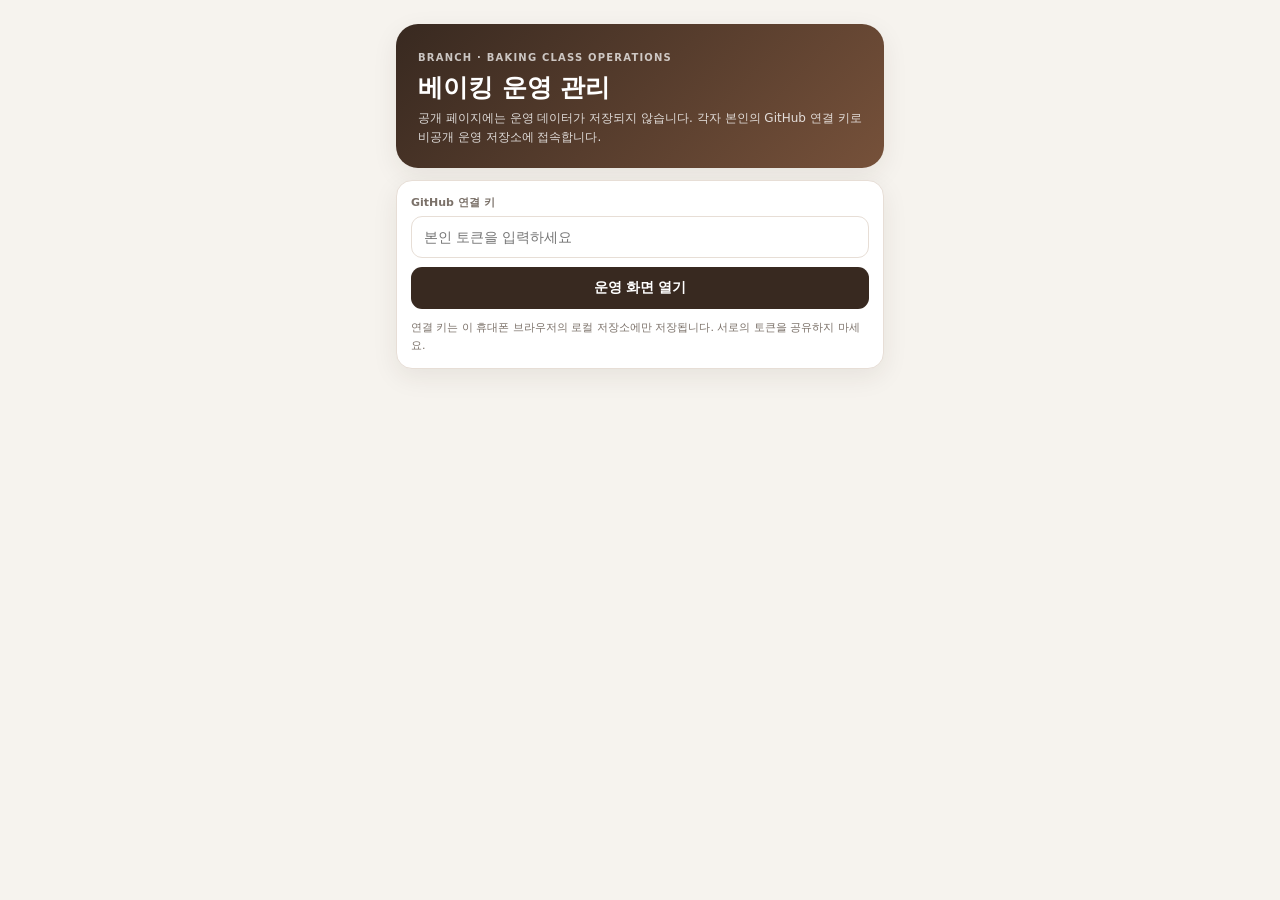
==== docs/index.html @ ae6e2155 "Add docs Pages entry point" ====
<!doctype html>
<!-- pages-redeploy: 2026-08-24 -->
<html lang="ko">
<head>
<meta charset="utf-8">
<meta name="viewport" content="width=device-width,initial-scale=1,viewport-fit=cover">
<meta name="theme-color" content="#382920">
<title>베이킹 운영 관리</title>
<style>
:root{--bg:#f6f3ee;--paper:#fff;--ink:#2b241f;--muted:#7b7169;--line:#e7ded6;--brand:#382920;--brand2:#76513a;--bad:#a44b42;--shadow:0 8px 26px rgba(53,38,29,.08)}
*{box-sizing:border-box}body{margin:0;background:var(--bg);color:var(--ink);font-family:Inter,Pretendard,"Noto Sans KR",system-ui,-apple-system,sans-serif}.wrap{max-width:520px;margin:0 auto;padding:24px 16px}.hero{background:linear-gradient(135deg,var(--brand),var(--brand2));color:#fff;border-radius:22px;padding:22px;box-shadow:var(--shadow)}.hero small{font-size:10px;letter-spacing:.12em;opacity:.72;font-weight:800}.hero h1{margin:6px 0 5px;font-size:25px}.hero p{font-size:12px;opacity:.82;line-height:1.55;margin:0}.card{margin-top:12px;background:var(--paper);border:1px solid var(--line);border-radius:16px;padding:14px;box-shadow:var(--shadow)}label{display:block;font-size:11px;color:var(--muted);font-weight:700;margin-bottom:6px}input{width:100%;border:1px solid var(--line);border-radius:11px;padding:12px;font-size:14px}button{width:100%;margin-top:9px;border:0;border-radius:11px;padding:12px;background:var(--brand);color:#fff;font-weight:800;font-size:14px}.note{font-size:11px;color:var(--muted);line-height:1.6;margin-top:10px}.status{font-size:12px;font-weight:700;margin-top:10px}.bad{color:var(--bad)}
</style>
</head>
<body>
<div class="wrap">
  <div class="hero"><small>BRANCH · BAKING CLASS OPERATIONS</small><h1>베이킹 운영 관리</h1><p>공개 페이지에는 운영 데이터가 저장되지 않습니다. 각자 본인의 GitHub 연결 키로 비공개 운영 저장소에 접속합니다.</p></div>
  <div class="card" id="loginCard">
    <label for="token">GitHub 연결 키</label>
    <input id="token" type="password" placeholder="본인 토큰을 입력하세요" autocomplete="off">
    <button id="openBtn">운영 화면 열기</button>
    <div id="status" class="status"></div>
    <div class="note">연결 키는 이 휴대폰 브라우저의 로컬 저장소에만 저장됩니다. 서로의 토큰을 공유하지 마세요.</div>
  </div>
</div>
<script>
const TOKEN_KEY='baking-ops-github-token';
const OWNER='hansoullee20', REPO='baking-class-ops', BRANCH='main';
const tokenInput=document.getElementById('token');
const statusEl=document.getElementById('status');
const remembered=localStorage.getItem(TOKEN_KEY)||'';
if(remembered) tokenInput.value=remembered;
function decode64(s){const bytes=Uint8Array.from(atob(String(s).replace(/\n/g,'')),c=>c.charCodeAt(0));return new TextDecoder().decode(bytes)}
async function openApp(){
  const token=tokenInput.value.trim();
  if(!token){statusEl.textContent='GitHub 연결 키를 입력하세요.';statusEl.className='status bad';return}
  statusEl.textContent='운영 화면을 불러오는 중…';statusEl.className='status';
  try{
    const url=`https://api.github.com/repos/${OWNER}/${REPO}/contents/index.html?ref=${encodeURIComponent(BRANCH)}`;
    const r=await fetch(url,{headers:{'Accept':'application/vnd.github+json','Authorization':`Bearer ${token}`,'X-GitHub-Api-Version':'2022-11-28'},cache:'no-store'});
    if(!r.ok) throw new Error(r.status===401?'토큰이 올바르지 않습니다.':r.status===403?'이 계정에 저장소 접근 권한이 없습니다.':`GitHub 오류 ${r.status}`);
    const file=await r.json();
    const html=decode64(file.content);
    localStorage.setItem(TOKEN_KEY,token);
    document.open();document.write(html);document.close();
  }catch(e){statusEl.textContent=e.message;statusEl.className='status bad'}
}
document.getElementById('openBtn').addEventListener('click',openApp);
tokenInput.addEventListener('keydown',e=>{if(e.key==='Enter')openApp()});
if(remembered) openApp();
</script>
</body>
</html>
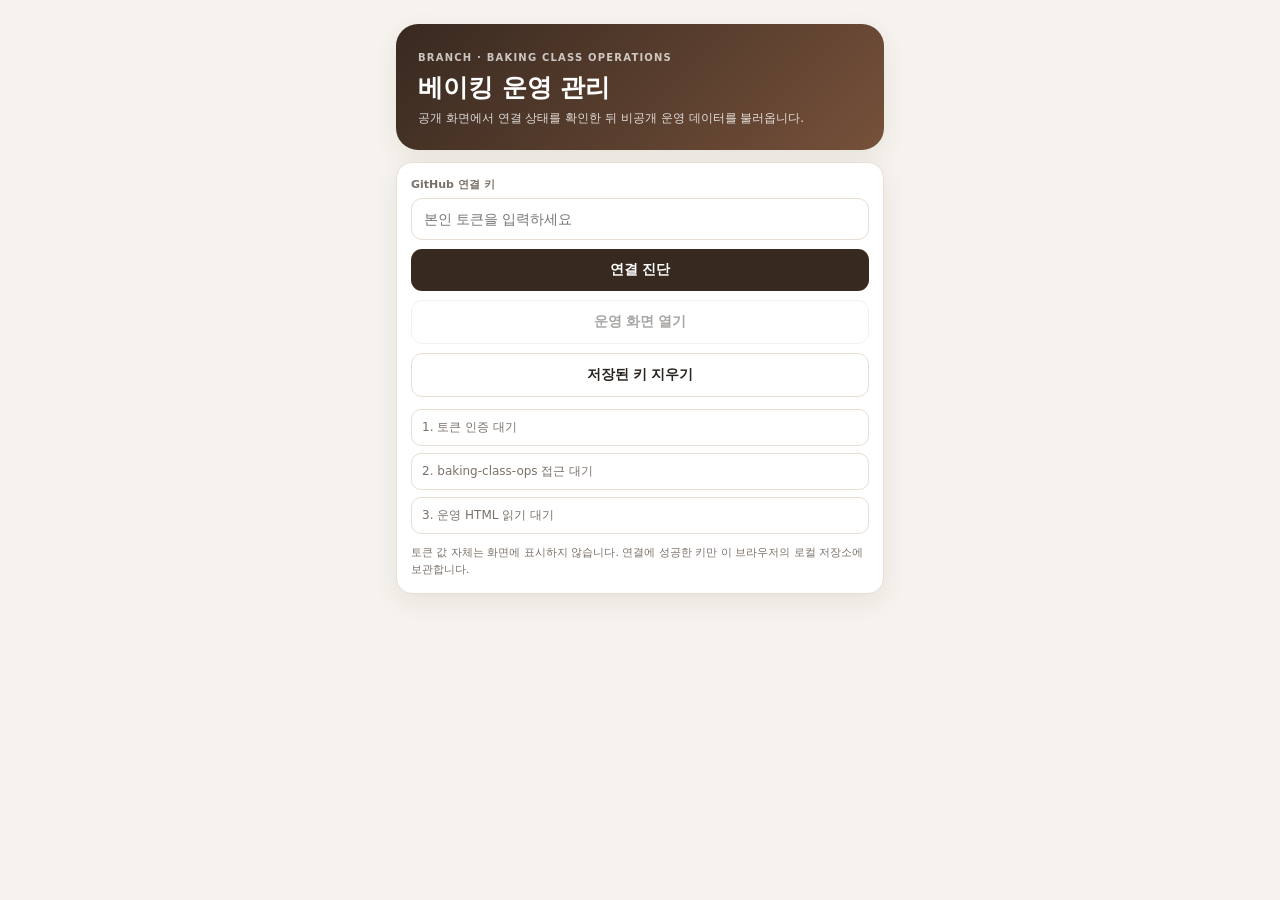
==== commit 852121d3: "Add GitHub connection diagnostics to Pages" ====
--- a/docs/index.html
+++ b/docs/index.html
@@ -1,5 +1,4 @@
 <!doctype html>
-<!-- pages-redeploy: 2026-08-24 -->
 <html lang="ko">
 <head>
 <meta charset="utf-8">
@@ -7,46 +6,59 @@
 <meta name="theme-color" content="#382920">
 <title>베이킹 운영 관리</title>
 <style>
-:root{--bg:#f6f3ee;--paper:#fff;--ink:#2b241f;--muted:#7b7169;--line:#e7ded6;--brand:#382920;--brand2:#76513a;--bad:#a44b42;--shadow:0 8px 26px rgba(53,38,29,.08)}
-*{box-sizing:border-box}body{margin:0;background:var(--bg);color:var(--ink);font-family:Inter,Pretendard,"Noto Sans KR",system-ui,-apple-system,sans-serif}.wrap{max-width:520px;margin:0 auto;padding:24px 16px}.hero{background:linear-gradient(135deg,var(--brand),var(--brand2));color:#fff;border-radius:22px;padding:22px;box-shadow:var(--shadow)}.hero small{font-size:10px;letter-spacing:.12em;opacity:.72;font-weight:800}.hero h1{margin:6px 0 5px;font-size:25px}.hero p{font-size:12px;opacity:.82;line-height:1.55;margin:0}.card{margin-top:12px;background:var(--paper);border:1px solid var(--line);border-radius:16px;padding:14px;box-shadow:var(--shadow)}label{display:block;font-size:11px;color:var(--muted);font-weight:700;margin-bottom:6px}input{width:100%;border:1px solid var(--line);border-radius:11px;padding:12px;font-size:14px}button{width:100%;margin-top:9px;border:0;border-radius:11px;padding:12px;background:var(--brand);color:#fff;font-weight:800;font-size:14px}.note{font-size:11px;color:var(--muted);line-height:1.6;margin-top:10px}.status{font-size:12px;font-weight:700;margin-top:10px}.bad{color:var(--bad)}
+:root{--bg:#f6f3ee;--paper:#fff;--ink:#2b241f;--muted:#7b7169;--line:#e7ded6;--brand:#382920;--brand2:#76513a;--ok:#2f7356;--warn:#9a681f;--bad:#a44b42;--shadow:0 8px 26px rgba(53,38,29,.08)}
+*{box-sizing:border-box}body{margin:0;background:var(--bg);color:var(--ink);font-family:Inter,Pretendard,"Noto Sans KR",system-ui,-apple-system,sans-serif}.wrap{max-width:520px;margin:0 auto;padding:24px 16px}.hero{background:linear-gradient(135deg,var(--brand),var(--brand2));color:#fff;border-radius:22px;padding:22px;box-shadow:var(--shadow)}.hero small{font-size:10px;letter-spacing:.12em;opacity:.72;font-weight:800}.hero h1{margin:6px 0 5px;font-size:25px}.hero p{font-size:12px;opacity:.82;line-height:1.55;margin:0}.card{margin-top:12px;background:var(--paper);border:1px solid var(--line);border-radius:16px;padding:14px;box-shadow:var(--shadow)}label{display:block;font-size:11px;color:var(--muted);font-weight:700;margin-bottom:6px}input{width:100%;border:1px solid var(--line);border-radius:11px;padding:12px;font-size:14px}button{width:100%;margin-top:9px;border:0;border-radius:11px;padding:12px;background:var(--brand);color:#fff;font-weight:800;font-size:14px}button.secondary{background:#fff;color:var(--ink);border:1px solid var(--line)}button:disabled{opacity:.4}.note{font-size:11px;color:var(--muted);line-height:1.6;margin-top:10px}.steps{margin-top:12px;display:grid;gap:7px}.step{border:1px solid var(--line);border-radius:10px;padding:9px 10px;font-size:12px}.step.ok{border-color:#b9d9c8;background:#eef8f2;color:var(--ok)}.step.bad{border-color:#e4b8b3;background:#fff0ef;color:var(--bad)}.step.wait{color:var(--muted)}.detail{font-size:10px;line-height:1.45;margin-top:4px;word-break:break-word}
 </style>
 </head>
 <body>
 <div class="wrap">
-  <div class="hero"><small>BRANCH · BAKING CLASS OPERATIONS</small><h1>베이킹 운영 관리</h1><p>공개 페이지에는 운영 데이터가 저장되지 않습니다. 각자 본인의 GitHub 연결 키로 비공개 운영 저장소에 접속합니다.</p></div>
-  <div class="card" id="loginCard">
+  <div class="hero"><small>BRANCH · BAKING CLASS OPERATIONS</small><h1>베이킹 운영 관리</h1><p>공개 화면에서 연결 상태를 확인한 뒤 비공개 운영 데이터를 불러옵니다.</p></div>
+  <div class="card">
     <label for="token">GitHub 연결 키</label>
     <input id="token" type="password" placeholder="본인 토큰을 입력하세요" autocomplete="off">
-    <button id="openBtn">운영 화면 열기</button>
-    <div id="status" class="status"></div>
-    <div class="note">연결 키는 이 휴대폰 브라우저의 로컬 저장소에만 저장됩니다. 서로의 토큰을 공유하지 마세요.</div>
+    <button id="checkBtn">연결 진단</button>
+    <button id="openBtn" class="secondary" disabled>운영 화면 열기</button>
+    <button id="clearBtn" class="secondary">저장된 키 지우기</button>
+    <div class="steps">
+      <div id="s1" class="step wait">1. 토큰 인증 대기</div>
+      <div id="s2" class="step wait">2. baking-class-ops 접근 대기</div>
+      <div id="s3" class="step wait">3. 운영 HTML 읽기 대기</div>
+    </div>
+    <div class="note">토큰 값 자체는 화면에 표시하지 않습니다. 연결에 성공한 키만 이 브라우저의 로컬 저장소에 보관합니다.</div>
   </div>
 </div>
 <script>
 const TOKEN_KEY='baking-ops-github-token';
 const OWNER='hansoullee20', REPO='baking-class-ops', BRANCH='main';
-const tokenInput=document.getElementById('token');
-const statusEl=document.getElementById('status');
-const remembered=localStorage.getItem(TOKEN_KEY)||'';
-if(remembered) tokenInput.value=remembered;
+const tokenInput=document.getElementById('token'),checkBtn=document.getElementById('checkBtn'),openBtn=document.getElementById('openBtn');
+let cachedHtml='';
+const remembered=localStorage.getItem(TOKEN_KEY)||''; if(remembered) tokenInput.value=remembered;
+function step(id,text,type='wait',detail=''){const e=document.getElementById(id);e.className='step '+type;e.innerHTML=text+(detail?`<div class="detail">${detail}</div>`:'')}
+function headers(token){return {'Accept':'application/vnd.github+json','Authorization':`Bearer ${token}`,'X-GitHub-Api-Version':'2022-11-28'}}
 function decode64(s){const bytes=Uint8Array.from(atob(String(s).replace(/\n/g,'')),c=>c.charCodeAt(0));return new TextDecoder().decode(bytes)}
-async function openApp(){
-  const token=tokenInput.value.trim();
-  if(!token){statusEl.textContent='GitHub 연결 키를 입력하세요.';statusEl.className='status bad';return}
-  statusEl.textContent='운영 화면을 불러오는 중…';statusEl.className='status';
-  try{
-    const url=`https://api.github.com/repos/${OWNER}/${REPO}/contents/index.html?ref=${encodeURIComponent(BRANCH)}`;
-    const r=await fetch(url,{headers:{'Accept':'application/vnd.github+json','Authorization':`Bearer ${token}`,'X-GitHub-Api-Version':'2022-11-28'},cache:'no-store'});
-    if(!r.ok) throw new Error(r.status===401?'토큰이 올바르지 않습니다.':r.status===403?'이 계정에 저장소 접근 권한이 없습니다.':`GitHub 오류 ${r.status}`);
-    const file=await r.json();
-    const html=decode64(file.content);
-    localStorage.setItem(TOKEN_KEY,token);
-    document.open();document.write(html);document.close();
-  }catch(e){statusEl.textContent=e.message;statusEl.className='status bad'}
+async function jsonFetch(url,token){const r=await fetch(url,{headers:headers(token),cache:'no-store'});let data=null;try{data=await r.json()}catch{}return {r,data}}
+async function diagnose(){
+ const token=tokenInput.value.trim(); cachedHtml=''; openBtn.disabled=true;
+ step('s1','1. 토큰 확인 중…');step('s2','2. 저장소 접근 대기');step('s3','3. 운영 HTML 읽기 대기');
+ if(!token){step('s1','1. 토큰이 입력되지 않음','bad');return}
+ checkBtn.disabled=true;
+ try{
+   const u=await jsonFetch('https://api.github.com/user',token);
+   if(!u.r.ok){const msg=u.data?.message||`HTTP ${u.r.status}`;step('s1',`1. 토큰 인증 실패 (${u.r.status})`,'bad',msg);return}
+   step('s1',`1. 토큰 인증 성공 · ${u.data?.login||'계정 확인됨'}`,'ok');
+   const repo=await jsonFetch(`https://api.github.com/repos/${OWNER}/${REPO}`,token);
+   if(!repo.r.ok){let hint=repo.data?.message||`HTTP ${repo.r.status}`;if(repo.r.status===404)hint+=' · Fine-grained token에서 Resource owner가 hansoullee20인지, Repository access에 baking-class-ops가 선택됐는지 확인하세요.';step('s2',`2. private 저장소 접근 실패 (${repo.r.status})`,'bad',hint);return}
+   step('s2',`2. baking-class-ops 접근 성공`,'ok',`저장소: ${repo.data?.full_name||OWNER+'/'+REPO} · private=${repo.data?.private}`);
+   const file=await jsonFetch(`https://api.github.com/repos/${OWNER}/${REPO}/contents/index.html?ref=${encodeURIComponent(BRANCH)}`,token);
+   if(!file.r.ok){step('s3',`3. 운영 HTML 읽기 실패 (${file.r.status})`,'bad',file.data?.message||'Contents 권한을 확인하세요.');return}
+   cachedHtml=decode64(file.data.content||'');
+   if(!cachedHtml.includes('<html')){step('s3','3. 운영 HTML 형식 확인 실패','bad');cachedHtml='';return}
+   localStorage.setItem(TOKEN_KEY,token);step('s3','3. 운영 HTML 읽기 성공','ok','연결 진단 완료. 아래 “운영 화면 열기”를 누르세요.');openBtn.disabled=false;
+ }catch(e){step('s3','연결 중 브라우저 오류','bad',e.message||String(e))}finally{checkBtn.disabled=false}
 }
-document.getElementById('openBtn').addEventListener('click',openApp);
-tokenInput.addEventListener('keydown',e=>{if(e.key==='Enter')openApp()});
-if(remembered) openApp();
+async function openApp(){if(!cachedHtml){await diagnose();if(!cachedHtml)return}document.open();document.write(cachedHtml);document.close()}
+checkBtn.addEventListener('click',diagnose);openBtn.addEventListener('click',openApp);tokenInput.addEventListener('keydown',e=>{if(e.key==='Enter')diagnose()});tokenInput.addEventListener('input',()=>{cachedHtml='';openBtn.disabled=true});
+document.getElementById('clearBtn').addEventListener('click',()=>{localStorage.removeItem(TOKEN_KEY);tokenInput.value='';cachedHtml='';openBtn.disabled=true;step('s1','1. 토큰 인증 대기');step('s2','2. baking-class-ops 접근 대기');step('s3','3. 운영 HTML 읽기 대기');tokenInput.focus()});
 </script>
 </body>
 </html>
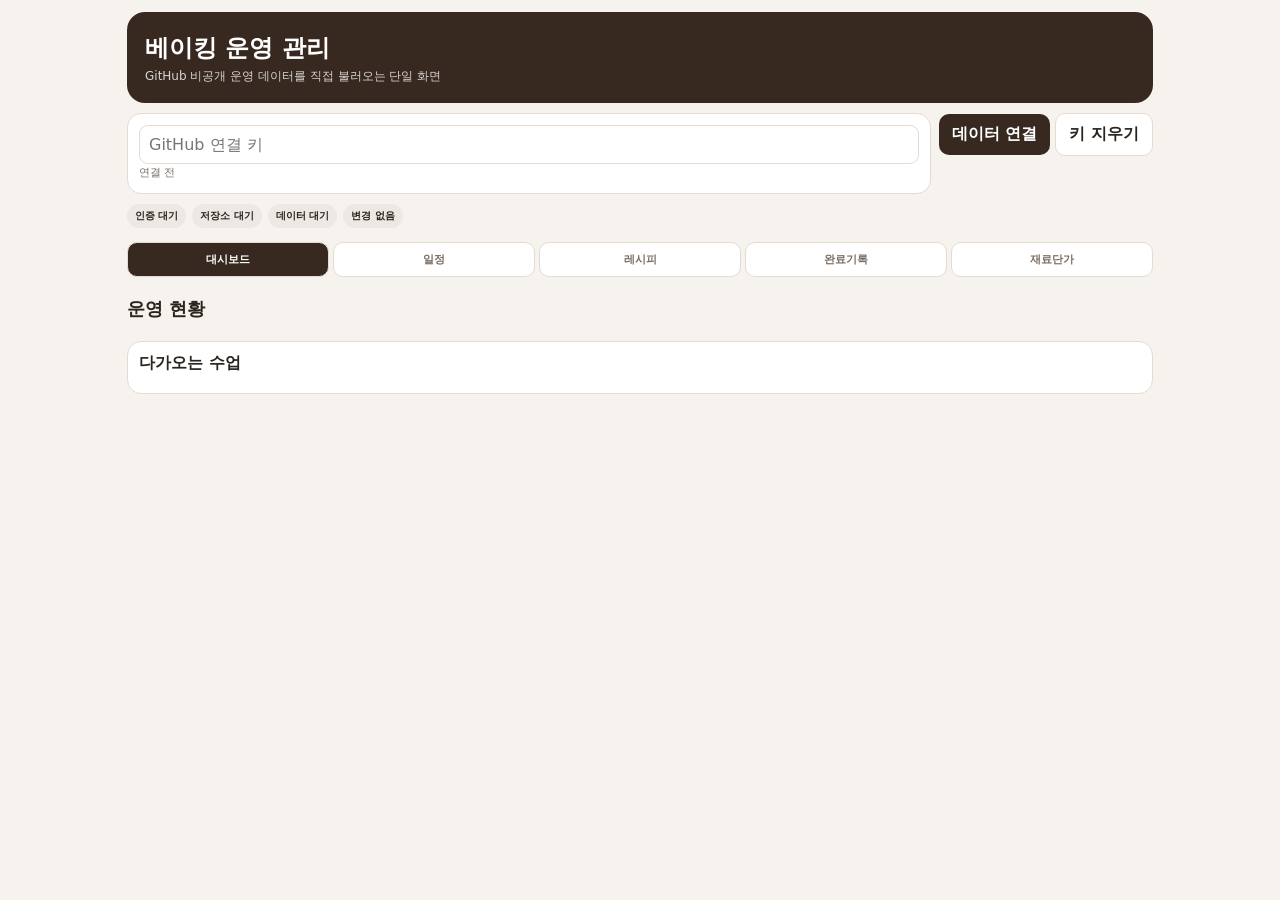
==== commit b9f943e4: "Use direct private JSON data loading in Pages app" ====
--- a/docs/index.html
+++ b/docs/index.html
@@ -1,64 +1,44 @@
 <!doctype html>
 <html lang="ko">
 <head>
-<meta charset="utf-8">
-<meta name="viewport" content="width=device-width,initial-scale=1,viewport-fit=cover">
-<meta name="theme-color" content="#382920">
+<meta charset="utf-8"><meta name="viewport" content="width=device-width,initial-scale=1,viewport-fit=cover"><meta name="theme-color" content="#382920">
 <title>베이킹 운영 관리</title>
 <style>
-:root{--bg:#f6f3ee;--paper:#fff;--ink:#2b241f;--muted:#7b7169;--line:#e7ded6;--brand:#382920;--brand2:#76513a;--ok:#2f7356;--warn:#9a681f;--bad:#a44b42;--shadow:0 8px 26px rgba(53,38,29,.08)}
-*{box-sizing:border-box}body{margin:0;background:var(--bg);color:var(--ink);font-family:Inter,Pretendard,"Noto Sans KR",system-ui,-apple-system,sans-serif}.wrap{max-width:520px;margin:0 auto;padding:24px 16px}.hero{background:linear-gradient(135deg,var(--brand),var(--brand2));color:#fff;border-radius:22px;padding:22px;box-shadow:var(--shadow)}.hero small{font-size:10px;letter-spacing:.12em;opacity:.72;font-weight:800}.hero h1{margin:6px 0 5px;font-size:25px}.hero p{font-size:12px;opacity:.82;line-height:1.55;margin:0}.card{margin-top:12px;background:var(--paper);border:1px solid var(--line);border-radius:16px;padding:14px;box-shadow:var(--shadow)}label{display:block;font-size:11px;color:var(--muted);font-weight:700;margin-bottom:6px}input{width:100%;border:1px solid var(--line);border-radius:11px;padding:12px;font-size:14px}button{width:100%;margin-top:9px;border:0;border-radius:11px;padding:12px;background:var(--brand);color:#fff;font-weight:800;font-size:14px}button.secondary{background:#fff;color:var(--ink);border:1px solid var(--line)}button:disabled{opacity:.4}.note{font-size:11px;color:var(--muted);line-height:1.6;margin-top:10px}.steps{margin-top:12px;display:grid;gap:7px}.step{border:1px solid var(--line);border-radius:10px;padding:9px 10px;font-size:12px}.step.ok{border-color:#b9d9c8;background:#eef8f2;color:var(--ok)}.step.bad{border-color:#e4b8b3;background:#fff0ef;color:var(--bad)}.step.wait{color:var(--muted)}.detail{font-size:10px;line-height:1.45;margin-top:4px;word-break:break-word}
+:root{--bg:#f6f3ee;--paper:#fff;--ink:#2b241f;--muted:#776d66;--line:#e5dbd2;--brand:#382920;--ok:#2f7356;--bad:#a44b42;--warn:#9a681f;--soft:#f2ebe4}*{box-sizing:border-box}body{margin:0;background:var(--bg);color:var(--ink);font-family:system-ui,-apple-system,"Noto Sans KR",sans-serif}.app{max-width:1050px;margin:auto;padding:12px 12px 80px}.hero{padding:18px;border-radius:18px;background:var(--brand);color:#fff}.hero h1{margin:2px 0;font-size:24px}.hero p{margin:4px 0 0;font-size:12px;opacity:.8}.connect{display:grid;grid-template-columns:1fr auto;gap:8px;margin:10px 0}.card{background:#fff;border:1px solid var(--line);border-radius:14px;padding:11px}input,select,textarea,button{font:inherit}input,select,textarea{width:100%;border:1px solid var(--line);border-radius:9px;padding:9px;background:#fff}button{border:0;border-radius:10px;padding:10px 13px;background:var(--brand);color:#fff;font-weight:800;cursor:pointer}button.secondary{background:#fff;color:var(--ink);border:1px solid var(--line)}button:disabled{opacity:.45}.status{display:flex;gap:6px;flex-wrap:wrap;margin:8px 0}.pill{font-size:10px;font-weight:800;padding:5px 8px;border-radius:999px;background:#ece8e3}.pill.ok{background:#e5f2eb;color:var(--ok)}.pill.bad{background:#f8e1df;color:var(--bad)}.pill.warn{background:#fff0d6;color:var(--warn)}.tabs{display:grid;grid-template-columns:repeat(5,1fr);gap:4px;position:sticky;top:0;background:var(--bg);padding:6px 0;z-index:10}.tab{background:#fff;color:var(--muted);border:1px solid var(--line);font-size:11px;padding:9px 3px}.tab.active{background:var(--brand);color:#fff}.page{display:none}.page.active{display:block}.kpis{display:grid;grid-template-columns:repeat(4,1fr);gap:7px;margin:10px 0}.kpi{background:#fff;border:1px solid var(--line);border-radius:12px;padding:11px}.kpi b{font-size:20px;display:block}.kpi span{font-size:10px;color:var(--muted)}h2{font-size:18px;margin:14px 0 8px}.list{display:grid;gap:6px}.row{background:#fff;border:1px solid var(--line);border-radius:12px;padding:10px}.rowgrid{display:grid;grid-template-columns:100px 80px 1fr 70px 90px;gap:7px;align-items:center}.name{font-weight:850}.sub{font-size:10px;color:var(--muted);margin-top:3px}.recipe{background:#fff;border:1px solid var(--line);border-radius:12px;margin-bottom:6px}.recipe summary{padding:11px;cursor:pointer;font-weight:850}.recipe .body{border-top:1px solid var(--line);padding:10px}.chips{display:flex;gap:5px;flex-wrap:wrap}.chip{font-size:9px;background:var(--soft);padding:4px 7px;border-radius:99px}.tablewrap{overflow:auto;background:#fff;border:1px solid var(--line);border-radius:12px}table{border-collapse:collapse;width:100%;min-width:650px;font-size:10px}th,td{padding:8px;border-bottom:1px solid var(--line);text-align:left}th{color:var(--muted)}.empty{padding:24px;text-align:center;color:var(--muted)}.savebar{display:flex;gap:7px;justify-content:flex-end;margin:8px 0}.diag{font-size:11px;line-height:1.6;color:var(--muted)}@media(max-width:700px){.kpis{grid-template-columns:1fr 1fr}.rowgrid{grid-template-columns:1fr 1fr}.rowgrid .wide{grid-column:1/-1}.connect{grid-template-columns:1fr}.tabs{grid-template-columns:repeat(5,1fr)}.tab{font-size:9px}.kpi b{font-size:17px}}
 </style>
 </head>
-<body>
-<div class="wrap">
-  <div class="hero"><small>BRANCH · BAKING CLASS OPERATIONS</small><h1>베이킹 운영 관리</h1><p>공개 화면에서 연결 상태를 확인한 뒤 비공개 운영 데이터를 불러옵니다.</p></div>
-  <div class="card">
-    <label for="token">GitHub 연결 키</label>
-    <input id="token" type="password" placeholder="본인 토큰을 입력하세요" autocomplete="off">
-    <button id="checkBtn">연결 진단</button>
-    <button id="openBtn" class="secondary" disabled>운영 화면 열기</button>
-    <button id="clearBtn" class="secondary">저장된 키 지우기</button>
-    <div class="steps">
-      <div id="s1" class="step wait">1. 토큰 인증 대기</div>
-      <div id="s2" class="step wait">2. baking-class-ops 접근 대기</div>
-      <div id="s3" class="step wait">3. 운영 HTML 읽기 대기</div>
-    </div>
-    <div class="note">토큰 값 자체는 화면에 표시하지 않습니다. 연결에 성공한 키만 이 브라우저의 로컬 저장소에 보관합니다.</div>
-  </div>
+<body><div class="app">
+<header class="hero"><h1>베이킹 운영 관리</h1><p>GitHub 비공개 운영 데이터를 직접 불러오는 단일 화면</p></header>
+<div class="connect"><div class="card"><input id="token" type="password" placeholder="GitHub 연결 키" autocomplete="off"><div class="diag" id="diag">연결 전</div></div><div><button id="connectBtn">데이터 연결</button><button id="clearBtn" class="secondary" style="margin-left:5px">키 지우기</button></div></div>
+<div class="status"><span id="auth" class="pill">인증 대기</span><span id="repo" class="pill">저장소 대기</span><span id="data" class="pill">데이터 대기</span><span id="saveState" class="pill">변경 없음</span></div>
+<nav class="tabs"><button class="tab active" data-page="dashboard">대시보드</button><button class="tab" data-page="schedule">일정</button><button class="tab" data-page="recipes">레시피</button><button class="tab" data-page="history">완료기록</button><button class="tab" data-page="costs">재료단가</button></nav>
+<section id="dashboard" class="page active"><h2>운영 현황</h2><div id="kpis" class="kpis"></div><div class="card"><b>다가오는 수업</b><div id="upcoming" class="list" style="margin-top:8px"></div></div></section>
+<section id="schedule" class="page"><h2>일정 관리</h2><div class="savebar"><button id="saveSchedule" disabled>일정 저장</button></div><div id="scheduleList" class="list"></div></section>
+<section id="recipes" class="page"><h2>레시피</h2><div id="recipeList"></div></section>
+<section id="history" class="page"><h2>완료 수업 기록</h2><div class="tablewrap"><table><thead><tr><th>날짜</th><th>시간</th><th>메뉴</th><th>수강생</th><th>수입</th></tr></thead><tbody id="historyBody"></tbody></table></div></section>
+<section id="costs" class="page"><h2>재료 단가</h2><div class="tablewrap"><table><thead><tr><th>재료</th><th>단위</th><th>단가</th><th>상태</th><th>근거</th></tr></thead><tbody id="costBody"></tbody></table></div></section>
 </div>
 <script>
-const TOKEN_KEY='baking-ops-github-token';
-const OWNER='hansoullee20', REPO='baking-class-ops', BRANCH='main';
-const tokenInput=document.getElementById('token'),checkBtn=document.getElementById('checkBtn'),openBtn=document.getElementById('openBtn');
-let cachedHtml='';
-const remembered=localStorage.getItem(TOKEN_KEY)||''; if(remembered) tokenInput.value=remembered;
-function step(id,text,type='wait',detail=''){const e=document.getElementById(id);e.className='step '+type;e.innerHTML=text+(detail?`<div class="detail">${detail}</div>`:'')}
-function headers(token){return {'Accept':'application/vnd.github+json','Authorization':`Bearer ${token}`,'X-GitHub-Api-Version':'2022-11-28'}}
-function decode64(s){const bytes=Uint8Array.from(atob(String(s).replace(/\n/g,'')),c=>c.charCodeAt(0));return new TextDecoder().decode(bytes)}
-async function jsonFetch(url,token){const r=await fetch(url,{headers:headers(token),cache:'no-store'});let data=null;try{data=await r.json()}catch{}return {r,data}}
-async function diagnose(){
- const token=tokenInput.value.trim(); cachedHtml=''; openBtn.disabled=true;
- step('s1','1. 토큰 확인 중…');step('s2','2. 저장소 접근 대기');step('s3','3. 운영 HTML 읽기 대기');
- if(!token){step('s1','1. 토큰이 입력되지 않음','bad');return}
- checkBtn.disabled=true;
- try{
-   const u=await jsonFetch('https://api.github.com/user',token);
-   if(!u.r.ok){const msg=u.data?.message||`HTTP ${u.r.status}`;step('s1',`1. 토큰 인증 실패 (${u.r.status})`,'bad',msg);return}
-   step('s1',`1. 토큰 인증 성공 · ${u.data?.login||'계정 확인됨'}`,'ok');
-   const repo=await jsonFetch(`https://api.github.com/repos/${OWNER}/${REPO}`,token);
-   if(!repo.r.ok){let hint=repo.data?.message||`HTTP ${repo.r.status}`;if(repo.r.status===404)hint+=' · Fine-grained token에서 Resource owner가 hansoullee20인지, Repository access에 baking-class-ops가 선택됐는지 확인하세요.';step('s2',`2. private 저장소 접근 실패 (${repo.r.status})`,'bad',hint);return}
-   step('s2',`2. baking-class-ops 접근 성공`,'ok',`저장소: ${repo.data?.full_name||OWNER+'/'+REPO} · private=${repo.data?.private}`);
-   const file=await jsonFetch(`https://api.github.com/repos/${OWNER}/${REPO}/contents/index.html?ref=${encodeURIComponent(BRANCH)}`,token);
-   if(!file.r.ok){step('s3',`3. 운영 HTML 읽기 실패 (${file.r.status})`,'bad',file.data?.message||'Contents 권한을 확인하세요.');return}
-   cachedHtml=decode64(file.data.content||'');
-   if(!cachedHtml.includes('<html')){step('s3','3. 운영 HTML 형식 확인 실패','bad');cachedHtml='';return}
-   localStorage.setItem(TOKEN_KEY,token);step('s3','3. 운영 HTML 읽기 성공','ok','연결 진단 완료. 아래 “운영 화면 열기”를 누르세요.');openBtn.disabled=false;
- }catch(e){step('s3','연결 중 브라우저 오류','bad',e.message||String(e))}finally{checkBtn.disabled=false}
-}
-async function openApp(){if(!cachedHtml){await diagnose();if(!cachedHtml)return}document.open();document.write(cachedHtml);document.close()}
-checkBtn.addEventListener('click',diagnose);openBtn.addEventListener('click',openApp);tokenInput.addEventListener('keydown',e=>{if(e.key==='Enter')diagnose()});tokenInput.addEventListener('input',()=>{cachedHtml='';openBtn.disabled=true});
-document.getElementById('clearBtn').addEventListener('click',()=>{localStorage.removeItem(TOKEN_KEY);tokenInput.value='';cachedHtml='';openBtn.disabled=true;step('s1','1. 토큰 인증 대기');step('s2','2. baking-class-ops 접근 대기');step('s3','3. 운영 HTML 읽기 대기');tokenInput.focus()});
-</script>
-</body>
-</html>+const CFG={owner:'hansoullee20',repo:'baking-class-ops',branch:'main'};const KEY='baking-ops-github-token';
+const $=id=>document.getElementById(id),money=v=>'₩'+Math.round(Number(v)||0).toLocaleString('ko-KR');let token='',schedule=null,recipes=[],historyData={records:[]},costData={items:[]},scheduleSha=null,dirty=false;
+function pill(id,text,type=''){const e=$(id);e.textContent=text;e.className='pill'+(type?' '+type:'')}
+function headers(){return {'Accept':'application/vnd.github+json','Authorization':`Bearer ${token}`,'X-GitHub-Api-Version':'2022-11-28'}}
+function api(path=''){return `https://api.github.com/repos/${CFG.owner}/${CFG.repo}${path}`}
+function decode64(s){const b=Uint8Array.from(atob(String(s).replace(/\n/g,'')),c=>c.charCodeAt(0));return new TextDecoder().decode(b)}
+function encode64(s){const bytes=new TextEncoder().encode(s);let bin='';for(const b of bytes)bin+=String.fromCharCode(b);return btoa(bin)}
+async function getJson(path){const r=await fetch(api(`/contents/${path}?ref=${encodeURIComponent(CFG.branch)}`),{headers:headers(),cache:'no-store'});if(!r.ok)throw new Error(`${path}: HTTP ${r.status}`);const f=await r.json();return {value:JSON.parse(decode64(f.content)),sha:f.sha}}
+async function connect(){token=$('token').value.trim()||localStorage.getItem(KEY)||'';if(!token){$('diag').textContent='연결 키를 입력하세요.';return}pill('auth','인증 중','warn');pill('repo','저장소 확인 중','warn');pill('data','데이터 확인 중','warn');try{const u=await fetch('https://api.github.com/user',{headers:headers(),cache:'no-store'});if(!u.ok)throw new Error(`토큰 인증 HTTP ${u.status}`);const user=await u.json();pill('auth',`인증 ${user.login}`,'ok');const rr=await fetch(api(),{headers:headers(),cache:'no-store'});if(!rr.ok)throw new Error(`저장소 접근 HTTP ${rr.status}`);pill('repo','저장소 접근','ok');const [s,r,h,c]=await Promise.all([getJson('data/schedule.json'),getJson('data/recipes.json'),getJson('data/history.json'),getJson('data/ingredient-costs.json')]);schedule=s.value;recipes=r.value;historyData=h.value;costData=c.value;scheduleSha=s.sha;localStorage.setItem(KEY,token);pill('data','데이터 연결 완료','ok');pill('saveState','변경 없음','ok');$('diag').textContent=`일정 ${schedule.rows?.length||0}건 · 레시피 ${recipes.length||0}개 · 완료기록 ${historyData.records?.length||0}건 · 재료단가 ${costData.items?.length||0}개`;dirty=false;$('saveSchedule').disabled=true;renderAll()}catch(e){pill('data','연결 실패','bad');$('diag').textContent=e.message}}
+function renderAll(){renderDashboard();renderSchedule();renderRecipes();renderHistory();renderCosts()}
+function renderDashboard(){const rows=schedule?.rows||[],hist=historyData.records||[],today=new Date().toISOString().slice(0,10),future=rows.filter(x=>x.date>=today&&x.status!=='취소').sort((a,b)=>a.date.localeCompare(b.date)).slice(0,8);const totalRevenue=hist.reduce((a,x)=>a+(Number(x.revenue)||0),0);$('kpis').innerHTML=[['예정 일정',rows.filter(x=>x.status!=='취소'&&x.date>=today).length+'건'],['레시피',recipes.length+'개'],['완료 기록',hist.length+'건'],['기록 수입',money(totalRevenue)]].map(x=>`<div class="kpi"><b>${x[1]}</b><span>${x[0]}</span></div>`).join('');$('upcoming').innerHTML=future.length?future.map(x=>`<div class="row"><span class="name">${x.date} · ${x.session}</span><div class="sub">${x.menu||'메뉴 미정'} · ${x.people}명 · ${money((Number(x.people)||0)*(Number(x.fee)||0))}</div></div>`).join(''):'<div class="empty">예정 수업이 없습니다.</div>'}
+function menuOptions(sel){return `<option value="">메뉴 미정</option>`+recipes.map(r=>`<option ${r.name===sel?'selected':''}>${esc(r.name)}</option>`).join('')}
+function esc(s){return String(s??'').replace(/[&<>"']/g,m=>({'&':'&amp;','<':'&lt;','>':'&gt;','"':'&quot;',"'":'&#39;'}[m]))}
+function renderSchedule(){const rows=schedule?.rows||[];$('scheduleList').innerHTML=rows.length?rows.map((x,i)=>`<div class="row" data-i="${i}"><div class="rowgrid"><input data-k="date" type="date" value="${x.date}"><select data-k="session"><option ${x.session==='오전반'?'selected':''}>오전반</option><option ${x.session==='오후반'?'selected':''}>오후반</option><option ${x.session==='기타'?'selected':''}>기타</option></select><select class="wide" data-k="menu">${menuOptions(x.menu)}</select><input data-k="people" type="number" min="0" value="${x.people}"><select data-k="status"><option ${x.status==='예정'?'selected':''}>예정</option><option ${x.status==='확정'?'selected':''}>확정</option><option ${x.status==='완료'?'selected':''}>완료</option><option ${x.status==='취소'?'selected':''}>취소</option></select></div><div class="sub">수강료 ${money(x.fee)} / 대관료 ${money(x.rent)} · ${esc(x.memo||'')}</div></div>`).join(''):'<div class="empty">일정 데이터가 없습니다.</div>'}
+function renderRecipes(){$('recipeList').innerHTML=recipes.length?recipes.map(r=>`<details class="recipe"><summary>${esc(r.name)} · ${r.cost==null?(r.partial_cost==null?'원가 미산정':money(r.partial_cost)+' 부분원가'):money(r.cost)}</summary><div class="body"><div class="chips">${(r.ingredients||[]).map(i=>`<span class="chip">${esc(i.name)} ${i.amount??'—'}${esc(i.unit||'')}</span>`).join('')}</div><ol>${(r.process||[]).map(p=>`<li>${esc(p)}</li>`).join('')}</ol></div></details>`).join(''):'<div class="empty">레시피 데이터가 없습니다.</div>'}
+function renderHistory(){const a=(historyData.records||[]).slice().sort((a,b)=>b.date.localeCompare(a.date));$('historyBody').innerHTML=a.map(x=>`<tr><td>${x.date}</td><td>${esc(x.time||'')}</td><td>${esc(x.menu||x.classTitle||'')}</td><td>${x.people??'—'}</td><td>${x.revenue==null?'—':money(x.revenue)}</td></tr>`).join('')}
+function renderCosts(){$('costBody').innerHTML=(costData.items||[]).map(x=>`<tr><td><b>${esc(x.name)}</b></td><td>${esc(x.unit||'')}</td><td>${money(x.unit_cost)}</td><td>${esc(x.status||'')}</td><td>${esc(x.basis||'')}</td></tr>`).join('')}
+function markDirty(){dirty=true;pill('saveState','저장 필요','warn');$('saveSchedule').disabled=false;renderDashboard()}
+$('scheduleList').addEventListener('change',e=>{const row=e.target.closest('.row');if(!row||!e.target.dataset.k)return;const x=schedule.rows[Number(row.dataset.i)],k=e.target.dataset.k;let v=e.target.value;if(k==='people')v=Number(v);x[k]=v;markDirty()});
+async function saveSchedule(){if(!dirty||!schedule)return;try{pill('saveState','저장 중','warn');const latest=await getJson('data/schedule.json');if(latest.sha!==scheduleSha)throw new Error('다른 변경이 먼저 저장됐습니다. 데이터를 다시 연결하세요.');const body={message:`Update schedule ${new Date().toISOString()}`,content:encode64(JSON.stringify(schedule,null,2)),sha:scheduleSha,branch:CFG.branch};const r=await fetch(api('/contents/data/schedule.json'),{method:'PUT',headers:{...headers(),'Content-Type':'application/json'},body:JSON.stringify(body)});if(!r.ok)throw new Error(`저장 HTTP ${r.status}`);const out=await r.json();scheduleSha=out.content.sha;dirty=false;pill('saveState','저장 완료','ok');$('saveSchedule').disabled=true}catch(e){pill('saveState','저장 실패','bad');$('diag').textContent=e.message}}
+$('connectBtn').addEventListener('click',connect);$('saveSchedule').addEventListener('click',saveSchedule);$('clearBtn').addEventListener('click',()=>{localStorage.removeItem(KEY);token='';$('token').value='';$('diag').textContent='저장된 키를 지웠습니다.'});document.querySelectorAll('.tab').forEach(b=>b.addEventListener('click',()=>{document.querySelectorAll('.tab').forEach(x=>x.classList.remove('active'));document.querySelectorAll('.page').forEach(x=>x.classList.remove('active'));b.classList.add('active');$(b.dataset.page).classList.add('active')}));
+const remembered=localStorage.getItem(KEY);if(remembered){$('token').value=remembered;connect()}
+</script></body></html>
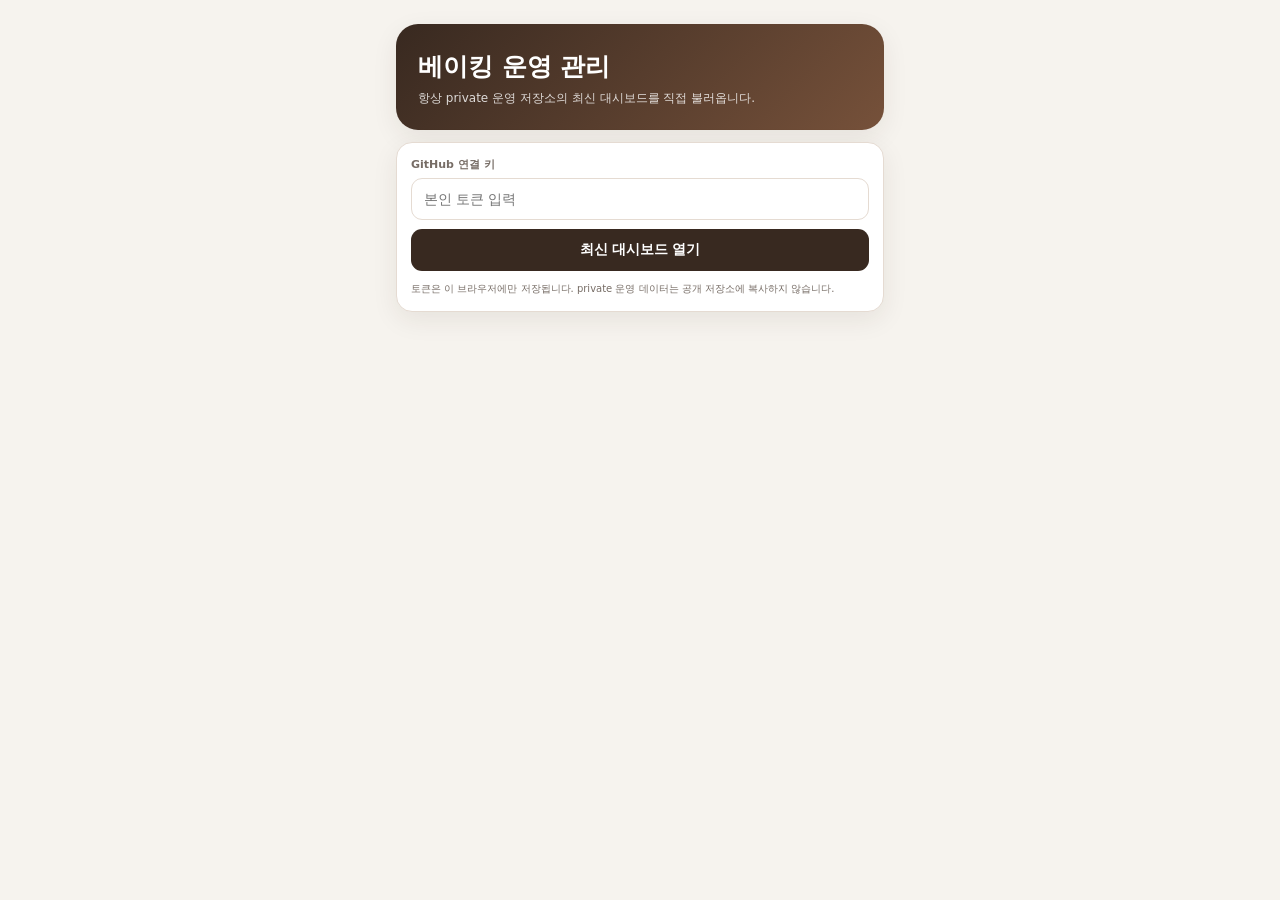
==== commit c784f7a1: "Load latest private operations dashboard dynamically" ====
--- a/docs/index.html
+++ b/docs/index.html
@@ -1,44 +1,52 @@
 <!doctype html>
 <html lang="ko">
 <head>
-<meta charset="utf-8"><meta name="viewport" content="width=device-width,initial-scale=1,viewport-fit=cover"><meta name="theme-color" content="#382920">
+<meta charset="utf-8">
+<meta name="viewport" content="width=device-width,initial-scale=1,viewport-fit=cover">
+<meta name="theme-color" content="#382920">
 <title>베이킹 운영 관리</title>
 <style>
-:root{--bg:#f6f3ee;--paper:#fff;--ink:#2b241f;--muted:#776d66;--line:#e5dbd2;--brand:#382920;--ok:#2f7356;--bad:#a44b42;--warn:#9a681f;--soft:#f2ebe4}*{box-sizing:border-box}body{margin:0;background:var(--bg);color:var(--ink);font-family:system-ui,-apple-system,"Noto Sans KR",sans-serif}.app{max-width:1050px;margin:auto;padding:12px 12px 80px}.hero{padding:18px;border-radius:18px;background:var(--brand);color:#fff}.hero h1{margin:2px 0;font-size:24px}.hero p{margin:4px 0 0;font-size:12px;opacity:.8}.connect{display:grid;grid-template-columns:1fr auto;gap:8px;margin:10px 0}.card{background:#fff;border:1px solid var(--line);border-radius:14px;padding:11px}input,select,textarea,button{font:inherit}input,select,textarea{width:100%;border:1px solid var(--line);border-radius:9px;padding:9px;background:#fff}button{border:0;border-radius:10px;padding:10px 13px;background:var(--brand);color:#fff;font-weight:800;cursor:pointer}button.secondary{background:#fff;color:var(--ink);border:1px solid var(--line)}button:disabled{opacity:.45}.status{display:flex;gap:6px;flex-wrap:wrap;margin:8px 0}.pill{font-size:10px;font-weight:800;padding:5px 8px;border-radius:999px;background:#ece8e3}.pill.ok{background:#e5f2eb;color:var(--ok)}.pill.bad{background:#f8e1df;color:var(--bad)}.pill.warn{background:#fff0d6;color:var(--warn)}.tabs{display:grid;grid-template-columns:repeat(5,1fr);gap:4px;position:sticky;top:0;background:var(--bg);padding:6px 0;z-index:10}.tab{background:#fff;color:var(--muted);border:1px solid var(--line);font-size:11px;padding:9px 3px}.tab.active{background:var(--brand);color:#fff}.page{display:none}.page.active{display:block}.kpis{display:grid;grid-template-columns:repeat(4,1fr);gap:7px;margin:10px 0}.kpi{background:#fff;border:1px solid var(--line);border-radius:12px;padding:11px}.kpi b{font-size:20px;display:block}.kpi span{font-size:10px;color:var(--muted)}h2{font-size:18px;margin:14px 0 8px}.list{display:grid;gap:6px}.row{background:#fff;border:1px solid var(--line);border-radius:12px;padding:10px}.rowgrid{display:grid;grid-template-columns:100px 80px 1fr 70px 90px;gap:7px;align-items:center}.name{font-weight:850}.sub{font-size:10px;color:var(--muted);margin-top:3px}.recipe{background:#fff;border:1px solid var(--line);border-radius:12px;margin-bottom:6px}.recipe summary{padding:11px;cursor:pointer;font-weight:850}.recipe .body{border-top:1px solid var(--line);padding:10px}.chips{display:flex;gap:5px;flex-wrap:wrap}.chip{font-size:9px;background:var(--soft);padding:4px 7px;border-radius:99px}.tablewrap{overflow:auto;background:#fff;border:1px solid var(--line);border-radius:12px}table{border-collapse:collapse;width:100%;min-width:650px;font-size:10px}th,td{padding:8px;border-bottom:1px solid var(--line);text-align:left}th{color:var(--muted)}.empty{padding:24px;text-align:center;color:var(--muted)}.savebar{display:flex;gap:7px;justify-content:flex-end;margin:8px 0}.diag{font-size:11px;line-height:1.6;color:var(--muted)}@media(max-width:700px){.kpis{grid-template-columns:1fr 1fr}.rowgrid{grid-template-columns:1fr 1fr}.rowgrid .wide{grid-column:1/-1}.connect{grid-template-columns:1fr}.tabs{grid-template-columns:repeat(5,1fr)}.tab{font-size:9px}.kpi b{font-size:17px}}
+:root{--bg:#f6f3ee;--paper:#fff;--ink:#2b241f;--muted:#776d66;--line:#e5dbd2;--brand:#382920;--bad:#a44b42;--ok:#2f7356;--shadow:0 8px 26px rgba(53,38,29,.08)}*{box-sizing:border-box}body{margin:0;background:var(--bg);color:var(--ink);font-family:system-ui,-apple-system,"Noto Sans KR",sans-serif}.wrap{max-width:520px;margin:auto;padding:24px 16px}.hero{background:linear-gradient(135deg,#382920,#76513a);color:#fff;border-radius:22px;padding:22px;box-shadow:var(--shadow)}.hero h1{margin:4px 0 6px;font-size:25px}.hero p{margin:0;font-size:12px;opacity:.82;line-height:1.6}.card{margin-top:12px;background:var(--paper);border:1px solid var(--line);border-radius:16px;padding:14px;box-shadow:var(--shadow)}label{display:block;font-size:11px;font-weight:800;color:var(--muted);margin-bottom:6px}input{width:100%;border:1px solid var(--line);border-radius:11px;padding:12px;font-size:14px}button{width:100%;border:0;border-radius:11px;padding:12px;background:var(--brand);color:#fff;font-weight:850;font-size:14px;margin-top:9px}.status{font-size:12px;font-weight:750;margin-top:10px;line-height:1.5}.bad{color:var(--bad)}.ok{color:var(--ok)}.note{font-size:10px;color:var(--muted);line-height:1.55;margin-top:9px}iframe{position:fixed;inset:0;width:100%;height:100%;border:0;background:var(--bg);z-index:99}
 </style>
 </head>
-<body><div class="app">
-<header class="hero"><h1>베이킹 운영 관리</h1><p>GitHub 비공개 운영 데이터를 직접 불러오는 단일 화면</p></header>
-<div class="connect"><div class="card"><input id="token" type="password" placeholder="GitHub 연결 키" autocomplete="off"><div class="diag" id="diag">연결 전</div></div><div><button id="connectBtn">데이터 연결</button><button id="clearBtn" class="secondary" style="margin-left:5px">키 지우기</button></div></div>
-<div class="status"><span id="auth" class="pill">인증 대기</span><span id="repo" class="pill">저장소 대기</span><span id="data" class="pill">데이터 대기</span><span id="saveState" class="pill">변경 없음</span></div>
-<nav class="tabs"><button class="tab active" data-page="dashboard">대시보드</button><button class="tab" data-page="schedule">일정</button><button class="tab" data-page="recipes">레시피</button><button class="tab" data-page="history">완료기록</button><button class="tab" data-page="costs">재료단가</button></nav>
-<section id="dashboard" class="page active"><h2>운영 현황</h2><div id="kpis" class="kpis"></div><div class="card"><b>다가오는 수업</b><div id="upcoming" class="list" style="margin-top:8px"></div></div></section>
-<section id="schedule" class="page"><h2>일정 관리</h2><div class="savebar"><button id="saveSchedule" disabled>일정 저장</button></div><div id="scheduleList" class="list"></div></section>
-<section id="recipes" class="page"><h2>레시피</h2><div id="recipeList"></div></section>
-<section id="history" class="page"><h2>완료 수업 기록</h2><div class="tablewrap"><table><thead><tr><th>날짜</th><th>시간</th><th>메뉴</th><th>수강생</th><th>수입</th></tr></thead><tbody id="historyBody"></tbody></table></div></section>
-<section id="costs" class="page"><h2>재료 단가</h2><div class="tablewrap"><table><thead><tr><th>재료</th><th>단위</th><th>단가</th><th>상태</th><th>근거</th></tr></thead><tbody id="costBody"></tbody></table></div></section>
+<body>
+<div class="wrap" id="login">
+  <div class="hero"><h1>베이킹 운영 관리</h1><p>항상 private 운영 저장소의 최신 대시보드를 직접 불러옵니다.</p></div>
+  <div class="card">
+    <label for="token">GitHub 연결 키</label>
+    <input id="token" type="password" placeholder="본인 토큰 입력" autocomplete="off">
+    <button id="openBtn">최신 대시보드 열기</button>
+    <div id="status" class="status"></div>
+    <div class="note">토큰은 이 브라우저에만 저장됩니다. private 운영 데이터는 공개 저장소에 복사하지 않습니다.</div>
+  </div>
 </div>
 <script>
-const CFG={owner:'hansoullee20',repo:'baking-class-ops',branch:'main'};const KEY='baking-ops-github-token';
-const $=id=>document.getElementById(id),money=v=>'₩'+Math.round(Number(v)||0).toLocaleString('ko-KR');let token='',schedule=null,recipes=[],historyData={records:[]},costData={items:[]},scheduleSha=null,dirty=false;
-function pill(id,text,type=''){const e=$(id);e.textContent=text;e.className='pill'+(type?' '+type:'')}
-function headers(){return {'Accept':'application/vnd.github+json','Authorization':`Bearer ${token}`,'X-GitHub-Api-Version':'2022-11-28'}}
-function api(path=''){return `https://api.github.com/repos/${CFG.owner}/${CFG.repo}${path}`}
-function decode64(s){const b=Uint8Array.from(atob(String(s).replace(/\n/g,'')),c=>c.charCodeAt(0));return new TextDecoder().decode(b)}
-function encode64(s){const bytes=new TextEncoder().encode(s);let bin='';for(const b of bytes)bin+=String.fromCharCode(b);return btoa(bin)}
-async function getJson(path){const r=await fetch(api(`/contents/${path}?ref=${encodeURIComponent(CFG.branch)}`),{headers:headers(),cache:'no-store'});if(!r.ok)throw new Error(`${path}: HTTP ${r.status}`);const f=await r.json();return {value:JSON.parse(decode64(f.content)),sha:f.sha}}
-async function connect(){token=$('token').value.trim()||localStorage.getItem(KEY)||'';if(!token){$('diag').textContent='연결 키를 입력하세요.';return}pill('auth','인증 중','warn');pill('repo','저장소 확인 중','warn');pill('data','데이터 확인 중','warn');try{const u=await fetch('https://api.github.com/user',{headers:headers(),cache:'no-store'});if(!u.ok)throw new Error(`토큰 인증 HTTP ${u.status}`);const user=await u.json();pill('auth',`인증 ${user.login}`,'ok');const rr=await fetch(api(),{headers:headers(),cache:'no-store'});if(!rr.ok)throw new Error(`저장소 접근 HTTP ${rr.status}`);pill('repo','저장소 접근','ok');const [s,r,h,c]=await Promise.all([getJson('data/schedule.json'),getJson('data/recipes.json'),getJson('data/history.json'),getJson('data/ingredient-costs.json')]);schedule=s.value;recipes=r.value;historyData=h.value;costData=c.value;scheduleSha=s.sha;localStorage.setItem(KEY,token);pill('data','데이터 연결 완료','ok');pill('saveState','변경 없음','ok');$('diag').textContent=`일정 ${schedule.rows?.length||0}건 · 레시피 ${recipes.length||0}개 · 완료기록 ${historyData.records?.length||0}건 · 재료단가 ${costData.items?.length||0}개`;dirty=false;$('saveSchedule').disabled=true;renderAll()}catch(e){pill('data','연결 실패','bad');$('diag').textContent=e.message}}
-function renderAll(){renderDashboard();renderSchedule();renderRecipes();renderHistory();renderCosts()}
-function renderDashboard(){const rows=schedule?.rows||[],hist=historyData.records||[],today=new Date().toISOString().slice(0,10),future=rows.filter(x=>x.date>=today&&x.status!=='취소').sort((a,b)=>a.date.localeCompare(b.date)).slice(0,8);const totalRevenue=hist.reduce((a,x)=>a+(Number(x.revenue)||0),0);$('kpis').innerHTML=[['예정 일정',rows.filter(x=>x.status!=='취소'&&x.date>=today).length+'건'],['레시피',recipes.length+'개'],['완료 기록',hist.length+'건'],['기록 수입',money(totalRevenue)]].map(x=>`<div class="kpi"><b>${x[1]}</b><span>${x[0]}</span></div>`).join('');$('upcoming').innerHTML=future.length?future.map(x=>`<div class="row"><span class="name">${x.date} · ${x.session}</span><div class="sub">${x.menu||'메뉴 미정'} · ${x.people}명 · ${money((Number(x.people)||0)*(Number(x.fee)||0))}</div></div>`).join(''):'<div class="empty">예정 수업이 없습니다.</div>'}
-function menuOptions(sel){return `<option value="">메뉴 미정</option>`+recipes.map(r=>`<option ${r.name===sel?'selected':''}>${esc(r.name)}</option>`).join('')}
-function esc(s){return String(s??'').replace(/[&<>"']/g,m=>({'&':'&amp;','<':'&lt;','>':'&gt;','"':'&quot;',"'":'&#39;'}[m]))}
-function renderSchedule(){const rows=schedule?.rows||[];$('scheduleList').innerHTML=rows.length?rows.map((x,i)=>`<div class="row" data-i="${i}"><div class="rowgrid"><input data-k="date" type="date" value="${x.date}"><select data-k="session"><option ${x.session==='오전반'?'selected':''}>오전반</option><option ${x.session==='오후반'?'selected':''}>오후반</option><option ${x.session==='기타'?'selected':''}>기타</option></select><select class="wide" data-k="menu">${menuOptions(x.menu)}</select><input data-k="people" type="number" min="0" value="${x.people}"><select data-k="status"><option ${x.status==='예정'?'selected':''}>예정</option><option ${x.status==='확정'?'selected':''}>확정</option><option ${x.status==='완료'?'selected':''}>완료</option><option ${x.status==='취소'?'selected':''}>취소</option></select></div><div class="sub">수강료 ${money(x.fee)} / 대관료 ${money(x.rent)} · ${esc(x.memo||'')}</div></div>`).join(''):'<div class="empty">일정 데이터가 없습니다.</div>'}
-function renderRecipes(){$('recipeList').innerHTML=recipes.length?recipes.map(r=>`<details class="recipe"><summary>${esc(r.name)} · ${r.cost==null?(r.partial_cost==null?'원가 미산정':money(r.partial_cost)+' 부분원가'):money(r.cost)}</summary><div class="body"><div class="chips">${(r.ingredients||[]).map(i=>`<span class="chip">${esc(i.name)} ${i.amount??'—'}${esc(i.unit||'')}</span>`).join('')}</div><ol>${(r.process||[]).map(p=>`<li>${esc(p)}</li>`).join('')}</ol></div></details>`).join(''):'<div class="empty">레시피 데이터가 없습니다.</div>'}
-function renderHistory(){const a=(historyData.records||[]).slice().sort((a,b)=>b.date.localeCompare(a.date));$('historyBody').innerHTML=a.map(x=>`<tr><td>${x.date}</td><td>${esc(x.time||'')}</td><td>${esc(x.menu||x.classTitle||'')}</td><td>${x.people??'—'}</td><td>${x.revenue==null?'—':money(x.revenue)}</td></tr>`).join('')}
-function renderCosts(){$('costBody').innerHTML=(costData.items||[]).map(x=>`<tr><td><b>${esc(x.name)}</b></td><td>${esc(x.unit||'')}</td><td>${money(x.unit_cost)}</td><td>${esc(x.status||'')}</td><td>${esc(x.basis||'')}</td></tr>`).join('')}
-function markDirty(){dirty=true;pill('saveState','저장 필요','warn');$('saveSchedule').disabled=false;renderDashboard()}
-$('scheduleList').addEventListener('change',e=>{const row=e.target.closest('.row');if(!row||!e.target.dataset.k)return;const x=schedule.rows[Number(row.dataset.i)],k=e.target.dataset.k;let v=e.target.value;if(k==='people')v=Number(v);x[k]=v;markDirty()});
-async function saveSchedule(){if(!dirty||!schedule)return;try{pill('saveState','저장 중','warn');const latest=await getJson('data/schedule.json');if(latest.sha!==scheduleSha)throw new Error('다른 변경이 먼저 저장됐습니다. 데이터를 다시 연결하세요.');const body={message:`Update schedule ${new Date().toISOString()}`,content:encode64(JSON.stringify(schedule,null,2)),sha:scheduleSha,branch:CFG.branch};const r=await fetch(api('/contents/data/schedule.json'),{method:'PUT',headers:{...headers(),'Content-Type':'application/json'},body:JSON.stringify(body)});if(!r.ok)throw new Error(`저장 HTTP ${r.status}`);const out=await r.json();scheduleSha=out.content.sha;dirty=false;pill('saveState','저장 완료','ok');$('saveSchedule').disabled=true}catch(e){pill('saveState','저장 실패','bad');$('diag').textContent=e.message}}
-$('connectBtn').addEventListener('click',connect);$('saveSchedule').addEventListener('click',saveSchedule);$('clearBtn').addEventListener('click',()=>{localStorage.removeItem(KEY);token='';$('token').value='';$('diag').textContent='저장된 키를 지웠습니다.'});document.querySelectorAll('.tab').forEach(b=>b.addEventListener('click',()=>{document.querySelectorAll('.tab').forEach(x=>x.classList.remove('active'));document.querySelectorAll('.page').forEach(x=>x.classList.remove('active'));b.classList.add('active');$(b.dataset.page).classList.add('active')}));
-const remembered=localStorage.getItem(KEY);if(remembered){$('token').value=remembered;connect()}
-</script></body></html>+const KEY='baking-ops-github-token', OWNER='hansoullee20', REPO='baking-class-ops', BRANCH='main';
+const tokenEl=document.getElementById('token'), statusEl=document.getElementById('status');
+const saved=localStorage.getItem(KEY)||''; if(saved) tokenEl.value=saved;
+function decode64(s){const bytes=Uint8Array.from(atob(String(s).replace(/\n/g,'')),c=>c.charCodeAt(0));return new TextDecoder().decode(bytes)}
+async function openLatest(){
+ const token=tokenEl.value.trim();
+ if(!token){statusEl.textContent='GitHub 연결 키를 입력하세요.';statusEl.className='status bad';return}
+ statusEl.textContent='최신 운영 대시보드를 불러오는 중…';statusEl.className='status';
+ try{
+   const url=`https://api.github.com/repos/${OWNER}/${REPO}/contents/index.html?ref=${encodeURIComponent(BRANCH)}&t=${Date.now()}`;
+   const r=await fetch(url,{headers:{'Accept':'application/vnd.github+json','Authorization':`Bearer ${token}`,'X-GitHub-Api-Version':'2022-11-28'},cache:'no-store'});
+   if(!r.ok) throw new Error(r.status===401?'토큰 인증 실패 (401)':r.status===403?'저장소 권한 없음 (403)':r.status===404?'private 저장소 또는 토큰 Repository access 확인 (404)':`GitHub 오류 ${r.status}`);
+   const file=await r.json();
+   const html=decode64(file.content||'');
+   if(!html.includes('<html')) throw new Error('대시보드 HTML을 읽지 못했습니다.');
+   localStorage.setItem(KEY,token);
+   statusEl.textContent='최신 대시보드 연결 완료';statusEl.className='status ok';
+   const frame=document.createElement('iframe');
+   frame.title='베이킹 운영 관리';
+   frame.srcdoc=html;
+   document.body.appendChild(frame);
+ }catch(e){statusEl.textContent=e.message;statusEl.className='status bad'}
+}
+document.getElementById('openBtn').addEventListener('click',openLatest);
+tokenEl.addEventListener('keydown',e=>{if(e.key==='Enter')openLatest()});
+if(saved) openLatest();
+</script>
+</body>
+</html>
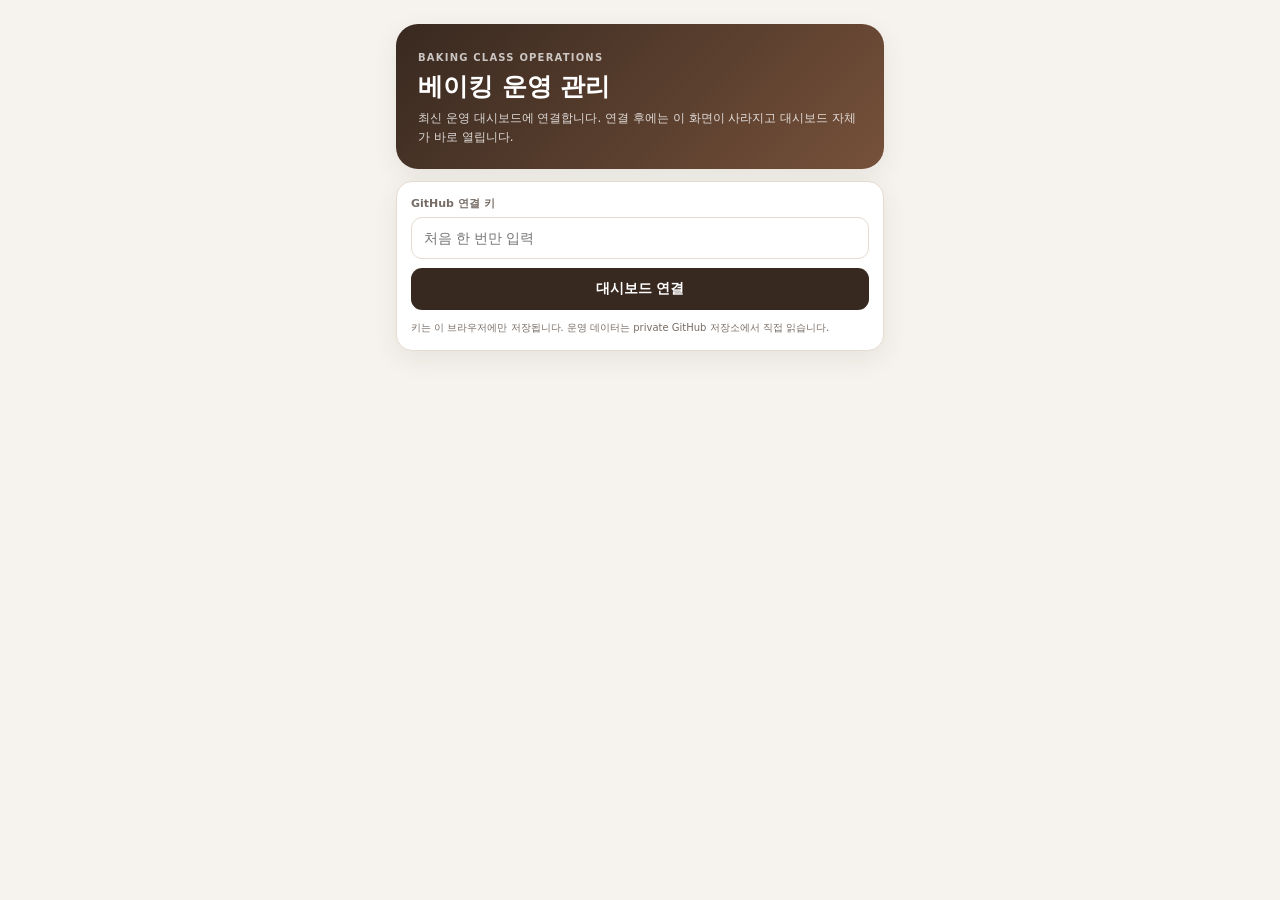
==== commit 4edabd43: "Open latest private dashboard directly instead of iframe loader" ====
--- a/docs/index.html
+++ b/docs/index.html
@@ -6,47 +6,40 @@
 <meta name="theme-color" content="#382920">
 <title>베이킹 운영 관리</title>
 <style>
-:root{--bg:#f6f3ee;--paper:#fff;--ink:#2b241f;--muted:#776d66;--line:#e5dbd2;--brand:#382920;--bad:#a44b42;--ok:#2f7356;--shadow:0 8px 26px rgba(53,38,29,.08)}*{box-sizing:border-box}body{margin:0;background:var(--bg);color:var(--ink);font-family:system-ui,-apple-system,"Noto Sans KR",sans-serif}.wrap{max-width:520px;margin:auto;padding:24px 16px}.hero{background:linear-gradient(135deg,#382920,#76513a);color:#fff;border-radius:22px;padding:22px;box-shadow:var(--shadow)}.hero h1{margin:4px 0 6px;font-size:25px}.hero p{margin:0;font-size:12px;opacity:.82;line-height:1.6}.card{margin-top:12px;background:var(--paper);border:1px solid var(--line);border-radius:16px;padding:14px;box-shadow:var(--shadow)}label{display:block;font-size:11px;font-weight:800;color:var(--muted);margin-bottom:6px}input{width:100%;border:1px solid var(--line);border-radius:11px;padding:12px;font-size:14px}button{width:100%;border:0;border-radius:11px;padding:12px;background:var(--brand);color:#fff;font-weight:850;font-size:14px;margin-top:9px}.status{font-size:12px;font-weight:750;margin-top:10px;line-height:1.5}.bad{color:var(--bad)}.ok{color:var(--ok)}.note{font-size:10px;color:var(--muted);line-height:1.55;margin-top:9px}iframe{position:fixed;inset:0;width:100%;height:100%;border:0;background:var(--bg);z-index:99}
+:root{--bg:#f6f3ee;--paper:#fff;--ink:#2b241f;--muted:#776d66;--line:#e5dbd2;--brand:#382920;--brand2:#76513a;--bad:#a44b42;--ok:#2f7356;--shadow:0 8px 26px rgba(53,38,29,.08)}*{box-sizing:border-box}body{margin:0;background:var(--bg);color:var(--ink);font-family:Inter,Pretendard,"Noto Sans KR",system-ui,-apple-system,sans-serif}.wrap{max-width:520px;margin:auto;padding:24px 16px}.hero{background:linear-gradient(135deg,var(--brand),var(--brand2));color:#fff;border-radius:22px;padding:22px;box-shadow:var(--shadow)}.hero small{font-size:10px;letter-spacing:.12em;opacity:.72;font-weight:800}.hero h1{margin:5px 0 6px;font-size:25px}.hero p{margin:0;font-size:12px;opacity:.82;line-height:1.6}.card{margin-top:12px;background:var(--paper);border:1px solid var(--line);border-radius:16px;padding:14px;box-shadow:var(--shadow)}label{display:block;font-size:11px;font-weight:800;color:var(--muted);margin-bottom:6px}input{width:100%;border:1px solid var(--line);border-radius:11px;padding:12px;font-size:14px;background:#fff}button{width:100%;border:0;border-radius:11px;padding:12px;background:var(--brand);color:#fff;font-weight:850;font-size:14px;margin-top:9px;cursor:pointer}.status{font-size:12px;font-weight:750;margin-top:10px;line-height:1.5}.bad{color:var(--bad)}.ok{color:var(--ok)}.note{font-size:10px;color:var(--muted);line-height:1.55;margin-top:9px}.loading{position:fixed;inset:0;display:none;align-items:center;justify-content:center;background:var(--bg);z-index:999}.loading.show{display:flex}.loading-box{text-align:center;font-size:13px;font-weight:800}.spinner{width:30px;height:30px;border:3px solid #ded4cb;border-top-color:var(--brand);border-radius:50%;margin:0 auto 10px;animation:spin .8s linear infinite}@keyframes spin{to{transform:rotate(360deg)}}
 </style>
 </head>
 <body>
+<div class="loading" id="loading"><div class="loading-box"><div class="spinner"></div>최신 대시보드를 불러오는 중…</div></div>
 <div class="wrap" id="login">
-  <div class="hero"><h1>베이킹 운영 관리</h1><p>항상 private 운영 저장소의 최신 대시보드를 직접 불러옵니다.</p></div>
+  <div class="hero"><small>BAKING CLASS OPERATIONS</small><h1>베이킹 운영 관리</h1><p>최신 운영 대시보드에 연결합니다. 연결 후에는 이 화면이 사라지고 대시보드 자체가 바로 열립니다.</p></div>
   <div class="card">
     <label for="token">GitHub 연결 키</label>
-    <input id="token" type="password" placeholder="본인 토큰 입력" autocomplete="off">
-    <button id="openBtn">최신 대시보드 열기</button>
+    <input id="token" type="password" placeholder="처음 한 번만 입력" autocomplete="off">
+    <button id="openBtn">대시보드 연결</button>
     <div id="status" class="status"></div>
-    <div class="note">토큰은 이 브라우저에만 저장됩니다. private 운영 데이터는 공개 저장소에 복사하지 않습니다.</div>
+    <div class="note">키는 이 브라우저에만 저장됩니다. 운영 데이터는 private GitHub 저장소에서 직접 읽습니다.</div>
   </div>
 </div>
 <script>
-const KEY='baking-ops-github-token', OWNER='hansoullee20', REPO='baking-class-ops', BRANCH='main';
-const tokenEl=document.getElementById('token'), statusEl=document.getElementById('status');
-const saved=localStorage.getItem(KEY)||''; if(saved) tokenEl.value=saved;
+const KEY='baking-ops-github-token',OWNER='hansoullee20',REPO='baking-class-ops',BRANCH='main';
+const tokenEl=document.getElementById('token'),statusEl=document.getElementById('status'),loading=document.getElementById('loading');
+const saved=localStorage.getItem(KEY)||'';if(saved)tokenEl.value=saved;
 function decode64(s){const bytes=Uint8Array.from(atob(String(s).replace(/\n/g,'')),c=>c.charCodeAt(0));return new TextDecoder().decode(bytes)}
 async function openLatest(){
- const token=tokenEl.value.trim();
+ const token=tokenEl.value.trim()||localStorage.getItem(KEY)||'';
  if(!token){statusEl.textContent='GitHub 연결 키를 입력하세요.';statusEl.className='status bad';return}
- statusEl.textContent='최신 운영 대시보드를 불러오는 중…';statusEl.className='status';
+ loading.classList.add('show');statusEl.textContent='';
  try{
-   const url=`https://api.github.com/repos/${OWNER}/${REPO}/contents/index.html?ref=${encodeURIComponent(BRANCH)}&t=${Date.now()}`;
-   const r=await fetch(url,{headers:{'Accept':'application/vnd.github+json','Authorization':`Bearer ${token}`,'X-GitHub-Api-Version':'2022-11-28'},cache:'no-store'});
-   if(!r.ok) throw new Error(r.status===401?'토큰 인증 실패 (401)':r.status===403?'저장소 권한 없음 (403)':r.status===404?'private 저장소 또는 토큰 Repository access 확인 (404)':`GitHub 오류 ${r.status}`);
-   const file=await r.json();
-   const html=decode64(file.content||'');
-   if(!html.includes('<html')) throw new Error('대시보드 HTML을 읽지 못했습니다.');
-   localStorage.setItem(KEY,token);
-   statusEl.textContent='최신 대시보드 연결 완료';statusEl.className='status ok';
-   const frame=document.createElement('iframe');
-   frame.title='베이킹 운영 관리';
-   frame.srcdoc=html;
-   document.body.appendChild(frame);
- }catch(e){statusEl.textContent=e.message;statusEl.className='status bad'}
+  const url=`https://api.github.com/repos/${OWNER}/${REPO}/contents/index.html?ref=${encodeURIComponent(BRANCH)}&t=${Date.now()}`;
+  const r=await fetch(url,{headers:{'Accept':'application/vnd.github+json','Authorization':`Bearer ${token}`,'X-GitHub-Api-Version':'2022-11-28'},cache:'no-store'});
+  if(!r.ok)throw new Error(r.status===401?'토큰 인증 실패 (401)':r.status===403?'저장소 권한 없음 (403)':r.status===404?'private 저장소 접근 권한 확인 (404)':`GitHub 오류 ${r.status}`);
+  const file=await r.json();const html=decode64(file.content||'');if(!html.includes('<html'))throw new Error('대시보드 HTML을 읽지 못했습니다.');
+  localStorage.setItem(KEY,token);
+  document.open();document.write(html);document.close();
+ }catch(e){loading.classList.remove('show');statusEl.textContent=e.message;statusEl.className='status bad'}
 }
-document.getElementById('openBtn').addEventListener('click',openLatest);
-tokenEl.addEventListener('keydown',e=>{if(e.key==='Enter')openLatest()});
-if(saved) openLatest();
+document.getElementById('openBtn').addEventListener('click',openLatest);tokenEl.addEventListener('keydown',e=>{if(e.key==='Enter')openLatest()});if(saved)openLatest();
 </script>
 </body>
 </html>
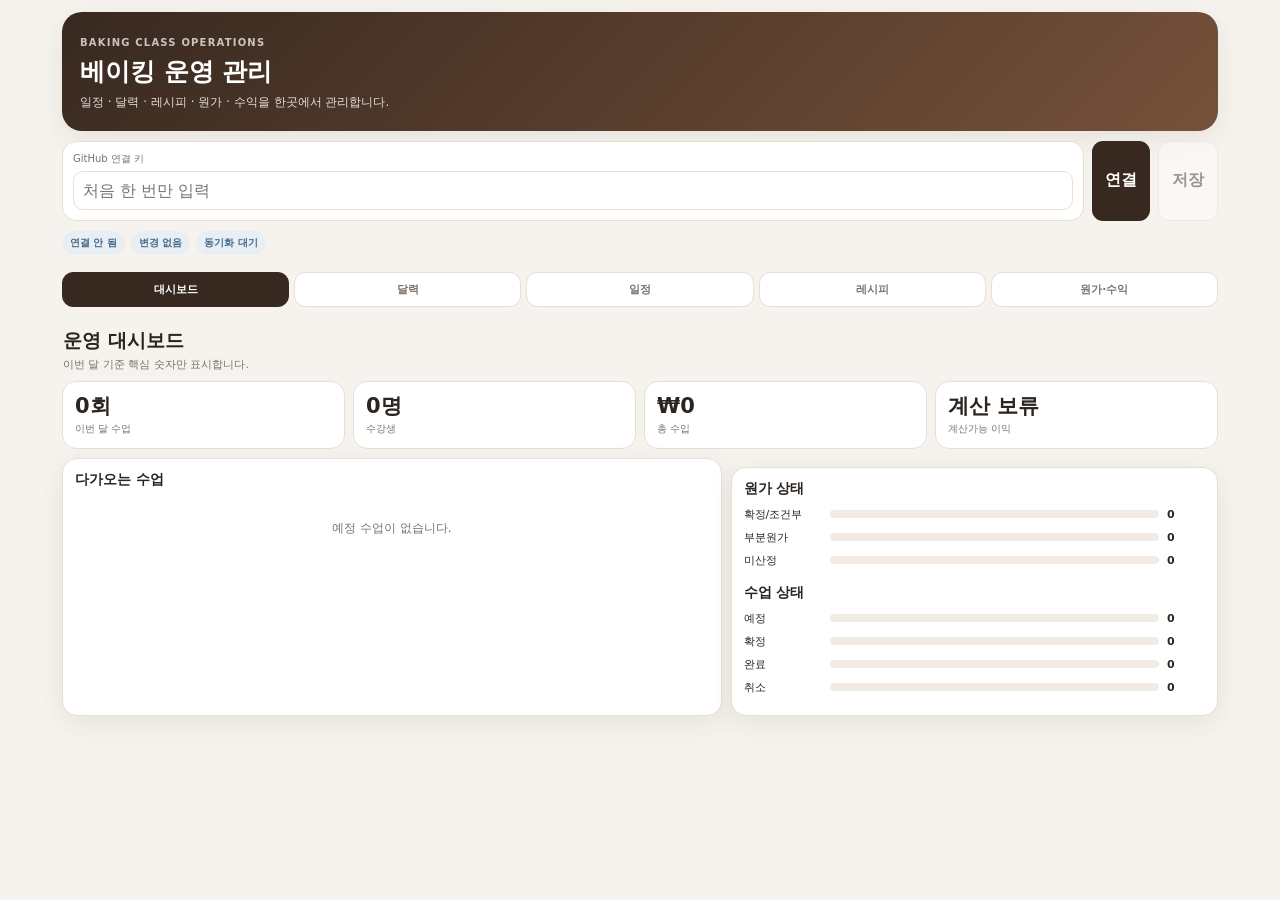
==== commit facd32ad: "Embed full dashboard UI and connect only private JSON data" ====
--- a/docs/index.html
+++ b/docs/index.html
@@ -3,43 +3,180 @@
 <head>
 <meta charset="utf-8">
 <meta name="viewport" content="width=device-width,initial-scale=1,viewport-fit=cover">
-<meta name="theme-color" content="#382920">
+<meta name="theme-color" content="#2f241f">
 <title>베이킹 운영 관리</title>
 <style>
-:root{--bg:#f6f3ee;--paper:#fff;--ink:#2b241f;--muted:#776d66;--line:#e5dbd2;--brand:#382920;--brand2:#76513a;--bad:#a44b42;--ok:#2f7356;--shadow:0 8px 26px rgba(53,38,29,.08)}*{box-sizing:border-box}body{margin:0;background:var(--bg);color:var(--ink);font-family:Inter,Pretendard,"Noto Sans KR",system-ui,-apple-system,sans-serif}.wrap{max-width:520px;margin:auto;padding:24px 16px}.hero{background:linear-gradient(135deg,var(--brand),var(--brand2));color:#fff;border-radius:22px;padding:22px;box-shadow:var(--shadow)}.hero small{font-size:10px;letter-spacing:.12em;opacity:.72;font-weight:800}.hero h1{margin:5px 0 6px;font-size:25px}.hero p{margin:0;font-size:12px;opacity:.82;line-height:1.6}.card{margin-top:12px;background:var(--paper);border:1px solid var(--line);border-radius:16px;padding:14px;box-shadow:var(--shadow)}label{display:block;font-size:11px;font-weight:800;color:var(--muted);margin-bottom:6px}input{width:100%;border:1px solid var(--line);border-radius:11px;padding:12px;font-size:14px;background:#fff}button{width:100%;border:0;border-radius:11px;padding:12px;background:var(--brand);color:#fff;font-weight:850;font-size:14px;margin-top:9px;cursor:pointer}.status{font-size:12px;font-weight:750;margin-top:10px;line-height:1.5}.bad{color:var(--bad)}.ok{color:var(--ok)}.note{font-size:10px;color:var(--muted);line-height:1.55;margin-top:9px}.loading{position:fixed;inset:0;display:none;align-items:center;justify-content:center;background:var(--bg);z-index:999}.loading.show{display:flex}.loading-box{text-align:center;font-size:13px;font-weight:800}.spinner{width:30px;height:30px;border:3px solid #ded4cb;border-top-color:var(--brand);border-radius:50%;margin:0 auto 10px;animation:spin .8s linear infinite}@keyframes spin{to{transform:rotate(360deg)}}
+:root{--bg:#f6f3ee;--paper:#fff;--ink:#2b241f;--muted:#7b7169;--line:#e7ded6;--brand:#382920;--brand2:#76513a;--ok:#2f7356;--warn:#9a681f;--bad:#a44b42;--soft:#f2ebe4;--blue:#426b8d;--shadow:0 8px 26px rgba(53,38,29,.08)}
+*{box-sizing:border-box}html{scroll-behavior:smooth}body{margin:0;background:var(--bg);color:var(--ink);font-family:Inter,Pretendard,"Noto Sans KR",system-ui,-apple-system,sans-serif}button,input,select,textarea{font:inherit}button{cursor:pointer}.app{max-width:1180px;margin:auto;padding:12px 12px 88px}
+.hero{background:linear-gradient(135deg,var(--brand),var(--brand2));color:#fff;border-radius:20px;padding:19px 18px;box-shadow:var(--shadow)}.hero small{font-size:10px;letter-spacing:.12em;opacity:.72;font-weight:800}.hero h1{font-size:25px;margin:5px 0}.hero p{margin:0;font-size:12px;opacity:.84;line-height:1.55}
+.connect{display:grid;grid-template-columns:1fr auto auto;gap:8px;margin:10px 0}.connect-card{background:var(--paper);border:1px solid var(--line);border-radius:14px;padding:10px}.connect-card label{display:block;font-size:10px;color:var(--muted);margin-bottom:5px}.token-ok{font-weight:800;font-size:12px;color:var(--ok);padding:6px 0}.btn{border:0;border-radius:11px;padding:10px 13px;background:var(--brand);color:#fff;font-weight:800}.btn.secondary{background:var(--paper);color:var(--ink);border:1px solid var(--line)}.btn.ghost{background:transparent;color:var(--ink);border:1px solid var(--line)}.btn.small{padding:7px 10px;font-size:11px}.btn:disabled{opacity:.45;cursor:not-allowed}input,select,textarea{width:100%;border:1px solid var(--line);border-radius:10px;background:#fff;padding:9px;color:var(--ink)}textarea{resize:vertical;min-height:70px}
+.statusbar{display:flex;gap:6px;align-items:center;flex-wrap:wrap;margin:8px 0 10px}.pill{display:inline-flex;align-items:center;border-radius:999px;padding:5px 8px;font-size:10px;font-weight:800;background:#e9eef2;color:var(--blue)}.pill.ok{background:#e5f2eb;color:var(--ok)}.pill.warn{background:#fff0d6;color:var(--warn)}.pill.bad{background:#f8e1df;color:var(--bad)}
+.tabs{position:sticky;top:0;z-index:30;display:grid;grid-template-columns:repeat(5,1fr);gap:5px;background:rgba(246,243,238,.94);backdrop-filter:blur(10px);padding:7px 0}.tab{border:1px solid var(--line);background:var(--paper);color:var(--muted);border-radius:11px;padding:9px 4px;font-size:11px;font-weight:800}.tab.active{background:var(--brand);color:#fff;border-color:var(--brand)}.page{display:none}.page.active{display:block}
+.section-head{display:flex;justify-content:space-between;gap:10px;align-items:flex-end;margin:14px 1px 9px}.section-head h2{margin:0;font-size:19px}.section-head p{margin:3px 0 0;color:var(--muted);font-size:11px}.panel{background:var(--paper);border:1px solid var(--line);border-radius:15px;padding:12px;box-shadow:var(--shadow)}.panel+.panel{margin-top:9px}.panel h3{margin:0 0 9px;font-size:14px}.muted{color:var(--muted)}.smalltext{font-size:11px;line-height:1.5}.empty{padding:22px;text-align:center;color:var(--muted);font-size:12px}
+.kpis{display:grid;grid-template-columns:repeat(4,1fr);gap:8px}.kpi{background:var(--paper);border:1px solid var(--line);border-radius:14px;padding:12px}.kpi b{display:block;font-size:21px;line-height:1.15}.kpi span{display:block;margin-top:4px;font-size:10px;color:var(--muted)}
+.grid2{display:grid;grid-template-columns:1.15fr .85fr;gap:9px;margin-top:9px}.upcoming{display:grid;gap:6px}.up-row{display:grid;grid-template-columns:76px 54px 1fr auto;gap:7px;align-items:center;padding:8px;border:1px solid var(--line);border-radius:11px}.up-date{font-weight:900;font-size:11px}.up-session{font-size:10px;color:var(--muted)}.up-menu{font-size:12px;font-weight:800}.up-money{font-size:11px;font-weight:800;white-space:nowrap}.bar-row{display:grid;grid-template-columns:78px 1fr 38px;gap:8px;align-items:center;margin:8px 0;font-size:11px}.bar{height:8px;border-radius:99px;background:var(--soft);overflow:hidden}.bar>i{display:block;height:100%;background:var(--brand2);border-radius:99px}
+.calendar-head{display:flex;justify-content:space-between;align-items:center;gap:8px;margin-bottom:8px}.month-title{font-size:18px;font-weight:900}.calendar-week{display:grid;grid-template-columns:repeat(7,1fr);gap:4px;margin-bottom:4px}.calendar-week div{text-align:center;font-size:10px;color:var(--muted);font-weight:800;padding:4px}.calendar{display:grid;grid-template-columns:repeat(7,1fr);gap:4px}.day{min-height:96px;border:1px solid var(--line);border-radius:11px;background:#fff;padding:6px;cursor:pointer}.day.out{opacity:.36}.day.today{outline:2px solid var(--brand2)}.day.selected{background:#fff6ed;border-color:#c79f7e}.day-num{font-size:11px;font-weight:900}.event{margin-top:4px;padding:4px 5px;border-radius:7px;background:var(--soft);font-size:9px;line-height:1.3;overflow:hidden}.event.done{background:#e7f2eb;color:var(--ok)}.event.cancel{background:#f5e5e3;color:var(--bad)}.event .e-title{font-weight:800;display:block;white-space:nowrap;overflow:hidden;text-overflow:ellipsis}.event .e-meta{opacity:.78}.day-detail{margin-top:9px}.day-detail-row{padding:9px 0;border-bottom:1px solid var(--line)}.day-detail-row:last-child{border:0}
+.filters{display:grid;grid-template-columns:1fr 130px 100px auto;gap:7px;margin-bottom:8px}.schedule-list{display:grid;gap:7px}.schedule-card{background:var(--paper);border:1px solid var(--line);border-radius:14px;overflow:hidden}.schedule-main{display:grid;grid-template-columns:96px 70px 105px 1fr 80px 92px;gap:7px;align-items:end;padding:10px}.field label{display:block;font-size:9px;color:var(--muted);margin:0 0 4px;font-weight:800}.calc-line{display:flex;gap:10px;flex-wrap:wrap;padding:0 10px 10px;font-size:10px;color:var(--muted)}.calc-line b{color:var(--ink)}details.advanced{border-top:1px solid var(--line)}details.advanced>summary{cursor:pointer;padding:8px 10px;font-size:10px;color:var(--muted);font-weight:800}.advanced-grid{display:grid;grid-template-columns:repeat(5,1fr);gap:7px;padding:0 10px 10px}.add-form{display:none}.add-form.open{display:block}.add-grid{display:grid;grid-template-columns:repeat(6,1fr);gap:7px;align-items:end}
+.recipe-toolbar{display:grid;grid-template-columns:1fr repeat(4,auto);gap:6px;margin-bottom:8px}.seg{border:1px solid var(--line);background:#fff;border-radius:10px;padding:8px 9px;font-size:10px;font-weight:800;color:var(--muted)}.seg.active{background:var(--brand);color:#fff}.recipe-list{display:grid;gap:7px}.recipe{background:#fff;border:1px solid var(--line);border-radius:14px;overflow:hidden}.recipe summary{list-style:none;cursor:pointer;padding:11px 12px}.recipe summary::-webkit-details-marker{display:none}.recipe-summary{display:grid;grid-template-columns:1fr auto;gap:10px;align-items:center}.recipe-name{font-weight:900;font-size:13px}.recipe-sub{margin-top:4px;font-size:10px;color:var(--muted)}.cost-badge{font-size:11px;font-weight:900;white-space:nowrap}.cost-badge.partial{color:var(--warn)}.cost-badge.final{color:var(--ok)}.recipe-body{border-top:1px solid var(--line);padding:11px 12px}.recipe-grid{display:grid;grid-template-columns:1fr 1fr;gap:10px}.chips{display:flex;gap:5px;flex-wrap:wrap}.chip{background:var(--soft);border-radius:99px;padding:4px 7px;font-size:9px}.missing{background:#fff0d6;color:var(--warn)}.ingredient-table,.finance-table{width:100%;border-collapse:collapse;font-size:10px}.ingredient-table th,.ingredient-table td,.finance-table th,.finance-table td{padding:7px 5px;border-bottom:1px solid var(--line);text-align:left}.ingredient-table th,.finance-table th{color:var(--muted);font-size:9px}.steps{font-size:11px;line-height:1.55;padding-left:18px;margin:5px 0}.cost-edit{display:grid;grid-template-columns:140px 160px auto;gap:7px;align-items:end;margin-top:8px}.ingredients-box{max-height:330px;overflow:auto;border:1px solid var(--line);border-radius:11px}
+.period-bar{display:flex;gap:6px;flex-wrap:wrap;margin-bottom:8px}.period-fields{display:grid;grid-template-columns:1fr 1fr auto;gap:7px;align-items:end;margin-bottom:9px}.finance-kpis{display:grid;grid-template-columns:repeat(4,1fr);gap:7px}.finance-table-wrap{overflow:auto}.finance-table{min-width:720px}.source-tag{display:inline-block;border-radius:99px;padding:3px 6px;font-size:9px;font-weight:800;background:var(--soft)}.source-tag.history{background:#e7f2eb;color:var(--ok)}.source-tag.schedule{background:#e8eef4;color:var(--blue)}.ingredient-costs{margin-top:10px}.ingredient-cost-grid{display:grid;grid-template-columns:repeat(3,1fr);gap:6px}.ing-card{border:1px solid var(--line);border-radius:10px;padding:8px}.ing-card b{font-size:11px}.ing-card span{display:block;font-size:9px;color:var(--muted);margin-top:3px}.errorbox{display:none;background:#f8e1df;color:var(--bad);border:1px solid #e7b8b2;border-radius:11px;padding:9px 11px;margin:8px 0;font-size:11px;line-height:1.5}.errorbox.show{display:block}
+@media(max-width:900px){.kpis,.finance-kpis{grid-template-columns:1fr 1fr}.grid2,.recipe-grid{grid-template-columns:1fr}.schedule-main{grid-template-columns:1fr 1fr 1fr}.advanced-grid{grid-template-columns:1fr 1fr 1fr}.add-grid{grid-template-columns:1fr 1fr 1fr}.ingredient-cost-grid{grid-template-columns:1fr 1fr}}
+@media(max-width:620px){.app{padding:9px 9px 82px}.hero{padding:16px}.hero h1{font-size:22px}.connect{grid-template-columns:1fr 1fr}.connect-card{grid-column:1/-1}.tabs{gap:3px}.tab{font-size:10px;padding:9px 2px}.kpi b{font-size:18px}.calendar{gap:2px}.calendar-week{gap:2px}.day{min-height:78px;padding:4px;border-radius:8px}.event{font-size:8px;padding:3px}.filters{grid-template-columns:1fr 1fr}.filters input{grid-column:1/-1}.schedule-main{grid-template-columns:1fr 1fr}.advanced-grid,.add-grid{grid-template-columns:1fr 1fr}.recipe-toolbar{grid-template-columns:1fr 1fr 1fr}.recipe-toolbar input{grid-column:1/-1}.cost-edit{grid-template-columns:1fr 1fr}.cost-edit button{grid-column:1/-1}.period-fields{grid-template-columns:1fr 1fr}.period-fields button{grid-column:1/-1}.ingredient-cost-grid{grid-template-columns:1fr 1fr}.up-row{grid-template-columns:68px 44px 1fr}.up-money{display:none}}
 </style>
 </head>
 <body>
-<div class="loading" id="loading"><div class="loading-box"><div class="spinner"></div>최신 대시보드를 불러오는 중…</div></div>
-<div class="wrap" id="login">
-  <div class="hero"><small>BAKING CLASS OPERATIONS</small><h1>베이킹 운영 관리</h1><p>최신 운영 대시보드에 연결합니다. 연결 후에는 이 화면이 사라지고 대시보드 자체가 바로 열립니다.</p></div>
-  <div class="card">
-    <label for="token">GitHub 연결 키</label>
-    <input id="token" type="password" placeholder="처음 한 번만 입력" autocomplete="off">
-    <button id="openBtn">대시보드 연결</button>
-    <div id="status" class="status"></div>
-    <div class="note">키는 이 브라우저에만 저장됩니다. 운영 데이터는 private GitHub 저장소에서 직접 읽습니다.</div>
+<div class="app">
+  <header class="hero"><small>BAKING CLASS OPERATIONS</small><h1>베이킹 운영 관리</h1><p>일정 · 달력 · 레시피 · 원가 · 수익을 한곳에서 관리합니다.</p></header>
+
+  <div class="connect">
+    <div class="connect-card">
+      <div id="tokenEntry"><label>GitHub 연결 키</label><input id="token" type="password" placeholder="처음 한 번만 입력" autocomplete="off"></div>
+      <div id="tokenSaved" class="token-ok" style="display:none">GitHub 연결 설정 완료</div>
+      <button id="changeToken" class="btn ghost small" style="display:none;margin-top:6px">토큰 변경</button>
+    </div>
+    <button id="connectBtn" class="btn">연결</button>
+    <button id="saveBtn" class="btn secondary" disabled>저장</button>
   </div>
+  <div class="statusbar"><span id="connection" class="pill">연결 안 됨</span><span id="dirty" class="pill">변경 없음</span><span id="sync" class="pill">동기화 대기</span></div>
+  <div id="connectError" class="errorbox"></div>
+
+  <nav class="tabs">
+    <button class="tab active" data-page="dashboard">대시보드</button>
+    <button class="tab" data-page="calendar">달력</button>
+    <button class="tab" data-page="schedule">일정</button>
+    <button class="tab" data-page="recipes">레시피</button>
+    <button class="tab" data-page="finance">원가·수익</button>
+  </nav>
+
+  <section id="page-dashboard" class="page active">
+    <div class="section-head"><div><h2>운영 대시보드</h2><p>이번 달 기준 핵심 숫자만 표시합니다.</p></div></div>
+    <div id="dashKpis" class="kpis"></div>
+    <div class="grid2">
+      <div class="panel"><h3>다가오는 수업</h3><div id="upcoming" class="upcoming"></div></div>
+      <div class="panel"><h3>원가 상태</h3><div id="costStatus"></div><h3 style="margin-top:16px">수업 상태</h3><div id="classStatus"></div></div>
+    </div>
+  </section>
+
+  <section id="page-calendar" class="page">
+    <div class="section-head"><div><h2>월간 달력</h2><p>과거 완료 수업과 앞으로의 일정을 한 달 단위로 봅니다.</p></div></div>
+    <div class="panel">
+      <div class="calendar-head"><button id="prevMonth" class="btn secondary small">‹ 이전</button><div id="monthTitle" class="month-title"></div><div><button id="todayMonth" class="btn secondary small">이번 달</button> <button id="nextMonth" class="btn secondary small">다음 ›</button></div></div>
+      <div class="calendar-week"><div>일</div><div>월</div><div>화</div><div>수</div><div>목</div><div>금</div><div>토</div></div>
+      <div id="calendarGrid" class="calendar"></div>
+      <div id="dayDetail" class="day-detail"></div>
+    </div>
+  </section>
+
+  <section id="page-schedule" class="page">
+    <div class="section-head"><div><h2>일정 관리</h2><p>메뉴를 선택해도 레시피 창은 자동으로 열리지 않습니다.</p></div><button id="toggleAdd" class="btn small">+ 수업 추가</button></div>
+    <div id="addForm" class="panel add-form">
+      <div class="add-grid">
+        <div class="field"><label>날짜</label><input id="newDate" type="date"></div>
+        <div class="field"><label>회차</label><select id="newSession"><option>오전반</option><option>오후반</option><option>기타</option></select></div>
+        <div class="field"><label>메뉴</label><select id="newMenu"></select></div>
+        <div class="field"><label>수강생</label><input id="newPeople" type="number" value="4" min="0"></div>
+        <div class="field"><label>수강료/인</label><input id="newFee" type="number" value="60000" min="0"></div>
+        <button id="addClassBtn" class="btn">추가</button>
+      </div>
+    </div>
+    <div class="filters"><input id="scheduleSearch" placeholder="메뉴·메모 검색"><select id="scheduleStatus"><option value="">상태 전체</option><option>예정</option><option>확정</option><option>완료</option><option>취소</option></select><select id="scheduleDay"><option value="">요일 전체</option><option>화</option><option>목</option><option>토</option></select><button id="resetSchedule" class="btn secondary small">초기화</button></div>
+    <div id="scheduleList" class="schedule-list"></div>
+  </section>
+
+  <section id="page-recipes" class="page">
+    <div class="section-head"><div><h2>레시피 관리</h2><p>원가 상태를 세 단계로 단순하게 정리했습니다.</p></div></div>
+    <div class="recipe-toolbar"><input id="recipeSearch" placeholder="레시피·재료 검색"><button class="seg active" data-rfilter="all">전체</button><button class="seg" data-rfilter="final">확정/조건부</button><button class="seg" data-rfilter="partial">부분원가</button><button class="seg" data-rfilter="missing">미산정</button></div>
+    <div id="recipeList" class="recipe-list"></div>
+  </section>
+
+  <section id="page-finance" class="page">
+    <div class="section-head"><div><h2>원가 · 수익</h2><p>주간 · 월간 · 원하는 기간으로 수입과 계산 가능한 이익을 봅니다.</p></div></div>
+    <div class="period-bar"><button class="seg" data-period="week">이번 주</button><button class="seg active" data-period="month">이번 달</button><button class="seg" data-period="lastMonth">지난달</button><button class="seg" data-period="all">전체</button></div>
+    <div class="period-fields"><div class="field"><label>시작일</label><input id="periodStart" type="date"></div><div class="field"><label>종료일</label><input id="periodEnd" type="date"></div><button id="applyPeriod" class="btn small">기간 적용</button></div>
+    <div id="financeKpis" class="finance-kpis"></div>
+    <div class="panel" style="margin-top:9px"><h3>메뉴별 집계</h3><div class="finance-table-wrap"><table class="finance-table"><thead><tr><th>메뉴</th><th>수업</th><th>수강생</th><th>수입</th><th>원가상태</th><th>계산가능 이익</th></tr></thead><tbody id="menuFinance"></tbody></table></div></div>
+    <div class="panel"><h3>수업별 내역</h3><div class="finance-table-wrap"><table class="finance-table"><thead><tr><th>날짜</th><th>구분</th><th>메뉴</th><th>수강생</th><th>수입</th><th>원가/이익</th></tr></thead><tbody id="sessionFinance"></tbody></table></div></div>
+    <details class="panel ingredient-costs"><summary style="cursor:pointer;font-weight:900;font-size:13px">공통 재료 단가 보기</summary><div id="ingredientCosts" class="ingredient-cost-grid" style="margin-top:10px"></div></details>
+  </section>
 </div>
+
 <script>
-const KEY='baking-ops-github-token',OWNER='hansoullee20',REPO='baking-class-ops',BRANCH='main';
-const tokenEl=document.getElementById('token'),statusEl=document.getElementById('status'),loading=document.getElementById('loading');
-const saved=localStorage.getItem(KEY)||'';if(saved)tokenEl.value=saved;
+const CFG={owner:'hansoullee20',repo:'baking-class-ops',branch:'main',schedule:'data/schedule.json',recipes:'data/recipes.json',history:'data/history.json',ingredients:'data/ingredient-costs.json'};
+const TOKEN_KEY='baking-ops-github-token';
+const $=id=>document.getElementById(id);
+const money=v=>Number.isFinite(Number(v))?'₩'+Math.round(Number(v)).toLocaleString('ko-KR'):'—';
+const n=v=>{const x=Number(v);return Number.isFinite(x)?x:0};
+const esc=s=>String(s??'').replace(/[&<>"']/g,m=>({'&':'&amp;','<':'&lt;','>':'&gt;','"':'&quot;',"'":'&#39;'}[m]));
+let token='',schedule=null,recipes=[],history={records:[]},ingredientCosts={items:[]};
+let shas={schedule:null,recipes:null,history:null,ingredients:null};
+let dirty=new Set(),saveTimer=null,loading=false,remoteConflict=false;
+let recipeFilter='all', calendarCursor=monthStart(todayStr()), selectedDay=null;
+
+function todayStr(){const d=new Date();return `${d.getFullYear()}-${String(d.getMonth()+1).padStart(2,'0')}-${String(d.getDate()).padStart(2,'0')}`}
+function parts(s){const [y,m,d]=String(s).split('-').map(Number);return {y,m,d}}
+function dateUTC(s){const p=parts(s);return new Date(Date.UTC(p.y,p.m-1,p.d))}
+function fmtUTC(d){return `${d.getUTCFullYear()}-${String(d.getUTCMonth()+1).padStart(2,'0')}-${String(d.getUTCDate()).padStart(2,'0')}`}
+function addDays(s,k){const d=dateUTC(s);d.setUTCDate(d.getUTCDate()+k);return fmtUTC(d)}
+function dow(s){return ['일','월','화','수','목','금','토'][dateUTC(s).getUTCDay()]}
+function monthStart(s){const p=parts(s);return `${p.y}-${String(p.m).padStart(2,'0')}-01`}
+function addMonths(s,k){const p=parts(s);const d=new Date(Date.UTC(p.y,p.m-1+k,1));return fmtUTC(d)}
+function monthEnd(s){return addDays(addMonths(monthStart(s),1),-1)}
+function displayDate(s){const p=parts(s);return `${p.m}/${p.d} ${dow(s)}`}
+function setPill(id,text,cls=''){const e=$(id);e.textContent=text;e.className='pill'+(cls?' '+cls:'')}
+function setError(text=''){const e=$('connectError');e.textContent=text;e.className='errorbox'+(text?' show':'')}
+function authHeaders(){return {'Accept':'application/vnd.github+json','Authorization':`Bearer ${token}`,'X-GitHub-Api-Version':'2022-11-28'}}
+function api(path){return `https://api.github.com/repos/${CFG.owner}/${CFG.repo}/contents/${path}`}
 function decode64(s){const bytes=Uint8Array.from(atob(String(s).replace(/\n/g,'')),c=>c.charCodeAt(0));return new TextDecoder().decode(bytes)}
-async function openLatest(){
- const token=tokenEl.value.trim()||localStorage.getItem(KEY)||'';
- if(!token){statusEl.textContent='GitHub 연결 키를 입력하세요.';statusEl.className='status bad';return}
- loading.classList.add('show');statusEl.textContent='';
- try{
-  const url=`https://api.github.com/repos/${OWNER}/${REPO}/contents/index.html?ref=${encodeURIComponent(BRANCH)}&t=${Date.now()}`;
-  const r=await fetch(url,{headers:{'Accept':'application/vnd.github+json','Authorization':`Bearer ${token}`,'X-GitHub-Api-Version':'2022-11-28'},cache:'no-store'});
-  if(!r.ok)throw new Error(r.status===401?'토큰 인증 실패 (401)':r.status===403?'저장소 권한 없음 (403)':r.status===404?'private 저장소 접근 권한 확인 (404)':`GitHub 오류 ${r.status}`);
-  const file=await r.json();const html=decode64(file.content||'');if(!html.includes('<html'))throw new Error('대시보드 HTML을 읽지 못했습니다.');
-  localStorage.setItem(KEY,token);
-  document.open();document.write(html);document.close();
- }catch(e){loading.classList.remove('show');statusEl.textContent=e.message;statusEl.className='status bad'}
-}
-document.getElementById('openBtn').addEventListener('click',openLatest);tokenEl.addEventListener('keydown',e=>{if(e.key==='Enter')openLatest()});if(saved)openLatest();
+function encode64(s){const bytes=new TextEncoder().encode(s);let bin='';for(const b of bytes)bin+=String.fromCharCode(b);return btoa(bin)}
+async function getFile(path){const r=await fetch(`${api(path)}?ref=${encodeURIComponent(CFG.branch)}`,{headers:authHeaders(),cache:'no-store'});if(!r.ok){let detail='';try{detail=(await r.json()).message||''}catch{}throw new Error(`${path} → HTTP ${r.status}${detail?` · ${detail}`:''}`)}return r.json()}
+async function putFile(path,obj,sha,message){const r=await fetch(api(path),{method:'PUT',headers:{...authHeaders(),'Content-Type':'application/json'},body:JSON.stringify({message,content:encode64(JSON.stringify(obj,null,2)),sha,branch:CFG.branch})});if(!r.ok)throw new Error(`${r.status} ${await r.text()}`);return r.json()}
+function recipeOf(name){return recipes.find(r=>r.name===name)||null}
+function isFinalCost(r){return !!r && r.cost!=null && !['부분원가','미산정'].includes(r.cost_status)}
+function costView(r){if(!r)return {label:'미산정',amount:null,type:'missing'};if(isFinalCost(r))return {label:r.cost_status||'확정',amount:n(r.cost),type:'final'};if(r.partial_cost!=null)return {label:'부분원가',amount:n(r.partial_cost),type:'partial'};return {label:'미산정',amount:null,type:'missing'}}
+function calcSchedule(row){const rev=row.status==='취소'?0:n(row.people)*n(row.fee);const rec=recipeOf(row.menu);const final=isFinalCost(rec);const material=(final&&n(row.batchCount)>0)?n(rec.cost)*n(row.batchCount):null;const profit=(row.menu&&material!=null)?rev-material-n(row.rent)-n(row.packing)-n(row.other):null;return {rev,rec,material,profit}}
+
+function normalizeSchedule(){if(!schedule||!Array.isArray(schedule.rows))schedule={version:2,startDate:'2026-08-25',weeks:8,settings:{defaultPeople:4,defaultFee:60000,weekdayRent:81000,satRent:90000},rows:[]};schedule.rows.forEach(r=>{r.dow=dow(r.date);if(r.batchCount==null)r.batchCount=1;if(r.packing==null)r.packing=0;if(r.other==null)r.other=0})}
+function collapseToken(){if(token){$('tokenEntry').style.display='none';$('tokenSaved').style.display='block';$('changeToken').style.display='inline-block'}else{$('tokenEntry').style.display='block';$('tokenSaved').style.display='none';$('changeToken').style.display='none'}}
+async function loadAll(silent=false){if(loading)return;token=$('token').value.trim()||localStorage.getItem(TOKEN_KEY)||'';if(!token){setError('GitHub 연결 키를 입력하세요.');return}loading=true;setError('');setPill('connection','연결 중…','warn');try{const [sf,rf,hf,ifile]=await Promise.all([getFile(CFG.schedule),getFile(CFG.recipes),getFile(CFG.history),getFile(CFG.ingredients)]);schedule=JSON.parse(decode64(sf.content));recipes=JSON.parse(decode64(rf.content));history=JSON.parse(decode64(hf.content));ingredientCosts=JSON.parse(decode64(ifile.content));shas={schedule:sf.sha,recipes:rf.sha,history:hf.sha,ingredients:ifile.sha};normalizeSchedule();dirty.clear();remoteConflict=false;localStorage.setItem(TOKEN_KEY,token);$('token').value=token;collapseToken();setPill('connection','GitHub 연결됨','ok');setPill('dirty','모두 저장됨','ok');setPill('sync','최신 데이터','ok');$('saveBtn').disabled=true;renderAll()}catch(e){setPill('connection','연결 실패','bad');setPill('sync','확인 필요','bad');setError('GitHub 연결 실패: '+e.message)}finally{loading=false}}
+function markDirty(kind){dirty.add(kind);setPill('dirty','자동 저장 대기','warn');$('saveBtn').disabled=false;clearTimeout(saveTimer);saveTimer=setTimeout(saveDirty,1500)}
+async function saveOne(kind){const map={schedule:[CFG.schedule,schedule],recipes:[CFG.recipes,recipes],ingredients:[CFG.ingredients,ingredientCosts]};if(!map[kind])return;const [path,obj]=map[kind];const latest=await getFile(path);if(latest.sha!==shas[kind]){remoteConflict=true;setPill('sync','다른 관리자 변경 감지','bad');throw new Error('다른 관리자가 먼저 저장했습니다. 연결 버튼으로 최신 데이터를 다시 불러오세요.')}const res=await putFile(path,obj,shas[kind],`Update ${kind} ${new Date().toISOString()}`);shas[kind]=res.content?.sha||shas[kind];dirty.delete(kind)}
+async function saveDirty(){if(!token||remoteConflict||dirty.size===0)return;clearTimeout(saveTimer);try{setPill('dirty','저장 중…','warn');for(const kind of [...dirty])await saveOne(kind);setPill('dirty','모두 저장됨','ok');setPill('sync','최신 상태','ok');$('saveBtn').disabled=true}catch(e){setPill('dirty','저장 실패','bad');setError('저장 실패: '+e.message)}}
+
+function allEvents(){const out=[];(history.records||[]).forEach((r,i)=>out.push({source:'history',id:'h'+i,date:r.date,status:r.status||'완료',session:r.time||'',menu:r.menu||r.classTitle||'수업',people:n(r.people),revenue:r.revenue==null?null:n(r.revenue),raw:r}));(schedule?.rows||[]).forEach((r,i)=>out.push({source:'schedule',id:r.id||'s'+i,index:i,date:r.date,status:r.status,session:r.session,menu:r.menu||'메뉴 미정',people:n(r.people),revenue:r.status==='취소'?0:n(r.people)*n(r.fee),raw:r}));return out.sort((a,b)=>a.date.localeCompare(b.date)||String(a.session).localeCompare(String(b.session)))}
+function eventsBetween(start,end){return allEvents().filter(e=>e.date>=start&&e.date<=end&&e.status!=='취소')}
+function actualRevenueOf(e){if(e.source==='history')return e.revenue;return e.status==='완료'?e.revenue:null}
+function plannedRevenueOf(e){if(e.source==='schedule'&&e.status!=='완료')return e.revenue;return null}
+
+function renderDashboard(){const start=monthStart(todayStr()),end=monthEnd(start),ev=eventsBetween(start,end);const classes=ev.length,people=ev.reduce((a,e)=>a+e.people,0);let revenue=0,profit=0,profitCount=0;ev.forEach(e=>{if(e.revenue!=null)revenue+=e.revenue;if(e.source==='schedule'){const c=calcSchedule(e.raw);if(c.profit!=null){profit+=c.profit;profitCount++}}});$('dashKpis').innerHTML=[['이번 달 수업',`${classes}회`],['수강생',`${people}명`],['총 수입',money(revenue)],['계산가능 이익',profitCount?money(profit):'계산 보류']].map(([a,b])=>`<div class="kpi"><b>${b}</b><span>${a}</span></div>`).join('');const future=allEvents().filter(e=>e.source==='schedule'&&e.date>=todayStr()&&e.status!=='취소').slice(0,7);$('upcoming').innerHTML=future.length?future.map(e=>`<div class="up-row"><div class="up-date">${displayDate(e.date)}</div><div class="up-session">${esc(e.session)}</div><div class="up-menu">${esc(e.menu)}</div><div class="up-money">${money(e.revenue)}</div></div>`).join(''):'<div class="empty">예정 수업이 없습니다.</div>';const final=recipes.filter(isFinalCost).length,partial=recipes.filter(r=>r.partial_cost!=null&&!isFinalCost(r)).length,missing=recipes.length-final-partial;renderBars('costStatus',[['확정/조건부',final],['부분원가',partial],['미산정',missing]],recipes.length);const rows=schedule?.rows||[];renderBars('classStatus',[['예정',rows.filter(r=>r.status==='예정').length],['확정',rows.filter(r=>r.status==='확정').length],['완료',rows.filter(r=>r.status==='완료').length],['취소',rows.filter(r=>r.status==='취소').length]],rows.length||1)}
+function renderBars(id,items,total){$(id).innerHTML=items.map(([label,v])=>`<div class="bar-row"><span>${label}</span><div class="bar"><i style="width:${Math.round(v/Math.max(total,1)*100)}%"></i></div><b>${v}</b></div>`).join('')}
+
+function renderCalendar(){const p=parts(calendarCursor);$('monthTitle').textContent=`${p.y}년 ${p.m}월`;const first=dateUTC(calendarCursor),offset=first.getUTCDay();const gridStart=addDays(calendarCursor,-offset);const monthKey=calendarCursor.slice(0,7);const evs=allEvents();let html='';for(let i=0;i<42;i++){const ds=addDays(gridStart,i),out=!ds.startsWith(monthKey),today=ds===todayStr(),selected=ds===selectedDay,dayEvents=evs.filter(e=>e.date===ds);html+=`<div class="day${out?' out':''}${today?' today':''}${selected?' selected':''}" data-day="${ds}"><div class="day-num">${parts(ds).d}</div>${dayEvents.slice(0,3).map(e=>`<div class="event ${e.status==='완료'?'done':e.status==='취소'?'cancel':''}"><span class="e-title">${esc(e.menu)}</span><span class="e-meta">${esc(e.session)} · ${e.people}명</span></div>`).join('')}${dayEvents.length>3?`<div class="event">+${dayEvents.length-3}건</div>`:''}</div>`}$('calendarGrid').innerHTML=html;renderDayDetail()}
+function renderDayDetail(){if(!selectedDay){$('dayDetail').innerHTML='';return}const ev=allEvents().filter(e=>e.date===selectedDay);$('dayDetail').innerHTML=`<div class="panel" style="box-shadow:none"><h3>${displayDate(selectedDay)} 일정</h3>${ev.length?ev.map(e=>`<div class="day-detail-row"><b>${esc(e.menu)}</b> <span class="source-tag ${e.source}">${e.source==='history'?'과거 완료':'일정'}</span><div class="smalltext muted">${esc(e.session)} · ${e.people}명 · ${e.revenue==null?'수입 미입력':money(e.revenue)} · ${esc(e.status)}</div></div>`).join(''):'<div class="empty">등록된 수업이 없습니다.</div>'}</div>`}
+
+function menuOptions(sel=''){return `<option value="">메뉴 미정</option>`+recipes.map(r=>`<option value="${esc(r.name)}" ${r.name===sel?'selected':''}>${esc(r.name)}</option>`).join('')}
+function statusOptions(sel){return ['예정','확정','완료','취소'].map(s=>`<option ${s===sel?'selected':''}>${s}</option>`).join('')}
+function renderSchedule(){const q=$('scheduleSearch').value.trim().toLowerCase(),st=$('scheduleStatus').value,dy=$('scheduleDay').value;const rows=(schedule?.rows||[]).map((r,i)=>({r,i})).filter(x=>(!q||(`${x.r.menu||''} ${x.r.memo||''}`).toLowerCase().includes(q))&&(!st||x.r.status===st)&&(!dy||x.r.dow===dy)).sort((a,b)=>a.r.date.localeCompare(b.r.date)||String(a.r.session).localeCompare(String(b.r.session)));$('scheduleList').innerHTML=rows.length?rows.map(({r,i})=>{const c=calcSchedule(r),cv=costView(c.rec);return `<div class="schedule-card" data-i="${i}"><div class="schedule-main"><div class="field"><label>날짜</label><input data-k="date" type="date" value="${r.date}"></div><div class="field"><label>회차</label><select data-k="session"><option ${r.session==='오전반'?'selected':''}>오전반</option><option ${r.session==='오후반'?'selected':''}>오후반</option><option ${r.session==='기타'?'selected':''}>기타</option></select></div><div class="field"><label>상태</label><select data-k="status">${statusOptions(r.status)}</select></div><div class="field"><label>메뉴</label><select data-k="menu">${menuOptions(r.menu)}</select></div><div class="field"><label>수강생</label><input data-k="people" type="number" value="${r.people}" min="0"></div><div class="field"><label>수강료/인</label><input data-k="fee" type="number" value="${r.fee}" min="0"></div></div><div class="calc-line"><span>매출 <b>${money(c.rev)}</b></span><span>원가 <b>${c.rec?(cv.amount!=null?`${money(cv.amount)} ${cv.label}`:cv.label):'메뉴 미정'}</b></span><span>예상이익 <b>${c.profit==null?'계산 보류':money(c.profit)}</b></span></div><details class="advanced"><summary>대관료 · 배합수 · 추가비용 · 메모</summary><div class="advanced-grid"><div class="field"><label>배합수</label><input data-k="batchCount" type="number" step="0.25" value="${r.batchCount}"></div><div class="field"><label>대관료</label><input data-k="rent" type="number" value="${r.rent}"></div><div class="field"><label>포장비</label><input data-k="packing" type="number" value="${r.packing}"></div><div class="field"><label>기타비</label><input data-k="other" type="number" value="${r.other}"></div><div class="field"><label>실제이익</label><input data-k="actualProfit" type="number" value="${r.actualProfit??''}"></div><div class="field" style="grid-column:1/-1"><label>메모</label><textarea data-k="memo">${esc(r.memo||'')}</textarea></div><button data-action="delete" class="btn ghost small" style="color:var(--bad)">이 수업 삭제</button></div></details></div>`}).join(''):'<div class="empty">조건에 맞는 일정이 없습니다.</div>';$('newMenu').innerHTML=menuOptions('')}
+
+function recipeGroup(r){if(isFinalCost(r))return 'final';if(r.partial_cost!=null)return 'partial';return 'missing'}
+function renderRecipes(){const q=$('recipeSearch').value.trim().toLowerCase();const list=recipes.filter(r=>(recipeFilter==='all'||recipeGroup(r)===recipeFilter)&&(!q||(`${r.name} ${(r.ingredients||[]).map(i=>i.name).join(' ')}`).toLowerCase().includes(q))).sort((a,b)=>{const order={missing:0,partial:1,final:2};return order[recipeGroup(a)]-order[recipeGroup(b)]||a.name.localeCompare(b.name,'ko')});$('recipeList').innerHTML=list.length?list.map(r=>{const cv=costView(r),missing=r.missing_cost_ingredients||[];const yieldText=r.yield?.value?`${r.yield.value}${r.yield.unit||''}`:(r.yield?.description||'—');return `<details class="recipe"><summary><div class="recipe-summary"><div><div class="recipe-name">${esc(r.name)}</div><div class="recipe-sub">수율 ${esc(yieldText)}${missing.length?` · 미확정 ${missing.length}개`:''}</div></div><div class="cost-badge ${cv.type}">${cv.amount!=null?money(cv.amount):'—'}<br><span style="font-size:9px">${esc(cv.label)}</span></div></div></summary><div class="recipe-body"><div class="chips">${missing.map(x=>`<span class="chip missing">${esc(x)}</span>`).join('')||'<span class="chip">추가 미확정 재료 없음</span>'}</div><div class="recipe-grid" style="margin-top:10px"><div><h3>재료</h3><div class="ingredients-box"><table class="ingredient-table"><thead><tr><th>재료</th><th>사용량</th><th>구분</th></tr></thead><tbody>${(r.ingredients||[]).map(i=>`<tr><td>${esc(i.name)}</td><td>${i.amount==null?'—':esc(i.amount)} ${esc(i.unit||'')}</td><td>${esc(i.group||'')}</td></tr>`).join('')}</tbody></table></div></div><div><h3>공정</h3>${(r.process||[]).length?`<ol class="steps">${r.process.map(s=>`<li>${esc(s)}</li>`).join('')}</ol>`:'<div class="smalltext muted">확정된 공정 정보가 없습니다.</div>'}<div class="cost-edit"><div class="field"><label>완성 배합원가</label><input data-recipe="${esc(r.name)}" data-rk="cost" type="number" value="${r.cost??''}" placeholder="미확정은 빈칸"></div><div class="field"><label>원가 상태</label><select data-recipe="${esc(r.name)}" data-rk="cost_status"><option ${r.cost_status==='확정'?'selected':''}>확정</option><option ${r.cost_status==='조건부'?'selected':''}>조건부</option><option ${r.cost_status==='부분원가'?'selected':''}>부분원가</option><option ${r.cost_status==='미산정'?'selected':''}>미산정</option></select></div><button class="btn small" data-action="recipe-save" data-name="${esc(r.name)}">원가 저장</button></div></div></div></div></details>`}).join(''):'<div class="empty">해당 레시피가 없습니다.</div>'}
+
+function periodPreset(type){const today=todayStr(),d=dateUTC(today);let start,end;if(type==='week'){const day=d.getUTCDay();const diff=day===0?-6:1-day;start=addDays(today,diff);end=addDays(start,6)}else if(type==='month'){start=monthStart(today);end=monthEnd(start)}else if(type==='lastMonth'){start=addMonths(monthStart(today),-1);end=monthEnd(start)}else{const dates=allEvents().map(e=>e.date).sort();start=dates[0]||today;end=dates.at(-1)||today}$('periodStart').value=start;$('periodEnd').value=end;renderFinance()}
+function financeRow(e){if(e.source==='history')return {date:e.date,source:'history',menu:e.menu,people:e.people,revenue:e.revenue,profit:null,costLabel:'과거 원가/대관비 미입력'};const c=calcSchedule(e.raw);const cv=costView(c.rec);return {date:e.date,source:'schedule',menu:e.menu,people:e.people,revenue:e.revenue,profit:c.profit,costLabel:c.rec?(c.profit==null?`${cv.label}${cv.amount!=null?' '+money(cv.amount):''}`:`이익 ${money(c.profit)}`):'메뉴 미정'}}
+function renderFinance(){const start=$('periodStart').value||monthStart(todayStr()),end=$('periodEnd').value||monthEnd(todayStr());const rows=eventsBetween(start,end).map(financeRow);let total=0,actual=0,planned=0,profit=0,profitCount=0;eventsBetween(start,end).forEach(e=>{if(e.revenue!=null)total+=e.revenue;const a=actualRevenueOf(e),p=plannedRevenueOf(e);if(a!=null)actual+=a;if(p!=null)planned+=p;if(e.source==='schedule'){const c=calcSchedule(e.raw);if(c.profit!=null){profit+=c.profit;profitCount++}}});$('financeKpis').innerHTML=[['총 수입',money(total)],['완료 수입',money(actual)],['예정 수입',money(planned)],['계산가능 이익',profitCount?money(profit):'계산 보류']].map(([a,b])=>`<div class="kpi"><b>${b}</b><span>${a}</span></div>`).join('');const by={};rows.forEach(r=>{const k=r.menu||'메뉴 미정';if(!by[k])by[k]={menu:k,classes:0,people:0,revenue:0,profit:0,profitCount:0,statuses:new Set()};const x=by[k];x.classes++;x.people+=r.people;if(r.revenue!=null)x.revenue+=r.revenue;if(r.profit!=null){x.profit+=r.profit;x.profitCount++}const rec=recipeOf(k);x.statuses.add(rec?costView(rec).label:(r.source==='history'?'과거 기록':'미산정'))});$('menuFinance').innerHTML=Object.values(by).sort((a,b)=>b.revenue-a.revenue).map(x=>`<tr><td><b>${esc(x.menu)}</b></td><td>${x.classes}회</td><td>${x.people}명</td><td>${money(x.revenue)}</td><td>${esc([...x.statuses].join(', '))}</td><td>${x.profitCount?money(x.profit):'보류'}</td></tr>`).join('')||'<tr><td colspan="6" class="empty">해당 기간 데이터가 없습니다.</td></tr>';$('sessionFinance').innerHTML=rows.sort((a,b)=>b.date.localeCompare(a.date)).map(r=>`<tr><td>${r.date}</td><td><span class="source-tag ${r.source}">${r.source==='history'?'완료기록':'일정'}</span></td><td>${esc(r.menu)}</td><td>${r.people}명</td><td>${r.revenue==null?'—':money(r.revenue)}</td><td>${esc(r.costLabel)}</td></tr>`).join('')||'<tr><td colspan="6" class="empty">해당 기간 데이터가 없습니다.</td></tr>';renderIngredientCosts()}
+function renderIngredientCosts(){$('ingredientCosts').innerHTML=(ingredientCosts.items||[]).map(i=>`<div class="ing-card"><b>${esc(i.name)}</b><span>${money(i.unit_cost)} / ${esc(i.unit)} · ${esc(i.status||'')}</span></div>`).join('')}
+
+function renderAll(){renderDashboard();renderCalendar();renderSchedule();renderRecipes();if(!$('periodStart').value)periodPreset('month');else renderFinance()}
+
+document.querySelectorAll('.tab').forEach(b=>b.addEventListener('click',()=>{document.querySelectorAll('.tab').forEach(x=>x.classList.remove('active'));document.querySelectorAll('.page').forEach(x=>x.classList.remove('active'));b.classList.add('active');$('page-'+b.dataset.page).classList.add('active');if(b.dataset.page==='calendar')renderCalendar();if(b.dataset.page==='finance')renderFinance()}));
+$('connectBtn').addEventListener('click',()=>loadAll(false));$('saveBtn').addEventListener('click',saveDirty);$('changeToken').addEventListener('click',()=>{localStorage.removeItem(TOKEN_KEY);token='';$('token').value='';setError('');collapseToken();$('token').focus()});
+$('prevMonth').addEventListener('click',()=>{calendarCursor=addMonths(calendarCursor,-1);selectedDay=null;renderCalendar()});$('nextMonth').addEventListener('click',()=>{calendarCursor=addMonths(calendarCursor,1);selectedDay=null;renderCalendar()});$('todayMonth').addEventListener('click',()=>{calendarCursor=monthStart(todayStr());selectedDay=todayStr();renderCalendar()});$('calendarGrid').addEventListener('click',e=>{const d=e.target.closest('.day');if(!d)return;selectedDay=d.dataset.day;calendarCursor=monthStart(selectedDay);renderCalendar()});
+['scheduleSearch','scheduleStatus','scheduleDay'].forEach(id=>$(id).addEventListener(id==='scheduleSearch'?'input':'change',renderSchedule));$('resetSchedule').addEventListener('click',()=>{$('scheduleSearch').value='';$('scheduleStatus').value='';$('scheduleDay').value='';renderSchedule()});$('toggleAdd').addEventListener('click',()=>{$('addForm').classList.toggle('open');$('newDate').value=$('newDate').value||todayStr()});
+$('addClassBtn').addEventListener('click',()=>{const date=$('newDate').value;if(!date)return alert('날짜를 선택하세요.');const session=$('newSession').value,menu=$('newMenu').value,people=n($('newPeople').value),fee=n($('newFee').value),settings=schedule.settings||{};const row={id:`${date}-${session}-${Date.now()}`,date,dow:dow(date),session,status:'예정',menu,people,fee,batchCount:1,rent:dow(date)==='토'?n(settings.satRent||90000):n(settings.weekdayRent||81000),packing:0,other:0,actualProfit:'',memo:''};schedule.rows.push(row);markDirty('schedule');$('addForm').classList.remove('open');renderAll()});
+$('scheduleList').addEventListener('change',e=>{const card=e.target.closest('.schedule-card');if(!card||!e.target.dataset.k)return;const r=schedule.rows[n(card.dataset.i)],k=e.target.dataset.k;let v=e.target.value;if(['people','fee','batchCount','rent','packing','other','actualProfit'].includes(k)&&v!=='')v=Number(v);r[k]=v;if(k==='date')r.dow=dow(v);markDirty('schedule');renderSchedule();renderDashboard();renderCalendar();renderFinance()});$('scheduleList').addEventListener('input',e=>{if(e.target.dataset.k!=='memo')return;const card=e.target.closest('.schedule-card');schedule.rows[n(card.dataset.i)].memo=e.target.value;markDirty('schedule')});$('scheduleList').addEventListener('click',e=>{if(e.target.dataset.action!=='delete')return;const card=e.target.closest('.schedule-card');if(confirm('이 수업을 삭제할까요?')){schedule.rows.splice(n(card.dataset.i),1);markDirty('schedule');renderAll()}});
+$('recipeSearch').addEventListener('input',renderRecipes);document.querySelectorAll('[data-rfilter]').forEach(b=>b.addEventListener('click',()=>{recipeFilter=b.dataset.rfilter;document.querySelectorAll('[data-rfilter]').forEach(x=>x.classList.toggle('active',x===b));renderRecipes()}));$('recipeList').addEventListener('click',e=>{if(e.target.dataset.action!=='recipe-save')return;const name=e.target.dataset.name,r=recipeOf(name);if(!r)return;const costEl=[...document.querySelectorAll('[data-rk="cost"]')].find(x=>x.dataset.recipe===name),statusEl=[...document.querySelectorAll('[data-rk="cost_status"]')].find(x=>x.dataset.recipe===name);r.cost=costEl.value===''?null:Number(costEl.value);r.cost_status=statusEl.value;if(r.cost!=null&&['부분원가','미산정'].includes(r.cost_status))r.cost_status='조건부';markDirty('recipes');renderAll()});
+document.querySelectorAll('[data-period]').forEach(b=>b.addEventListener('click',()=>{document.querySelectorAll('[data-period]').forEach(x=>x.classList.toggle('active',x===b));periodPreset(b.dataset.period)}));$('applyPeriod').addEventListener('click',()=>{document.querySelectorAll('[data-period]').forEach(x=>x.classList.remove('active'));renderFinance()});
+window.addEventListener('online',()=>{if(token)loadAll(true)});document.addEventListener('visibilitychange',()=>{if(document.visibilityState==='visible'&&token&&!dirty.size)loadAll(true)});
+renderDashboard();renderCalendar();renderRecipes();periodPreset('month');
+const remembered=localStorage.getItem(TOKEN_KEY);if(remembered){$('token').value=remembered;token=remembered;collapseToken();loadAll(true)}else collapseToken();
 </script>
 </body>
-</html>+</html>
